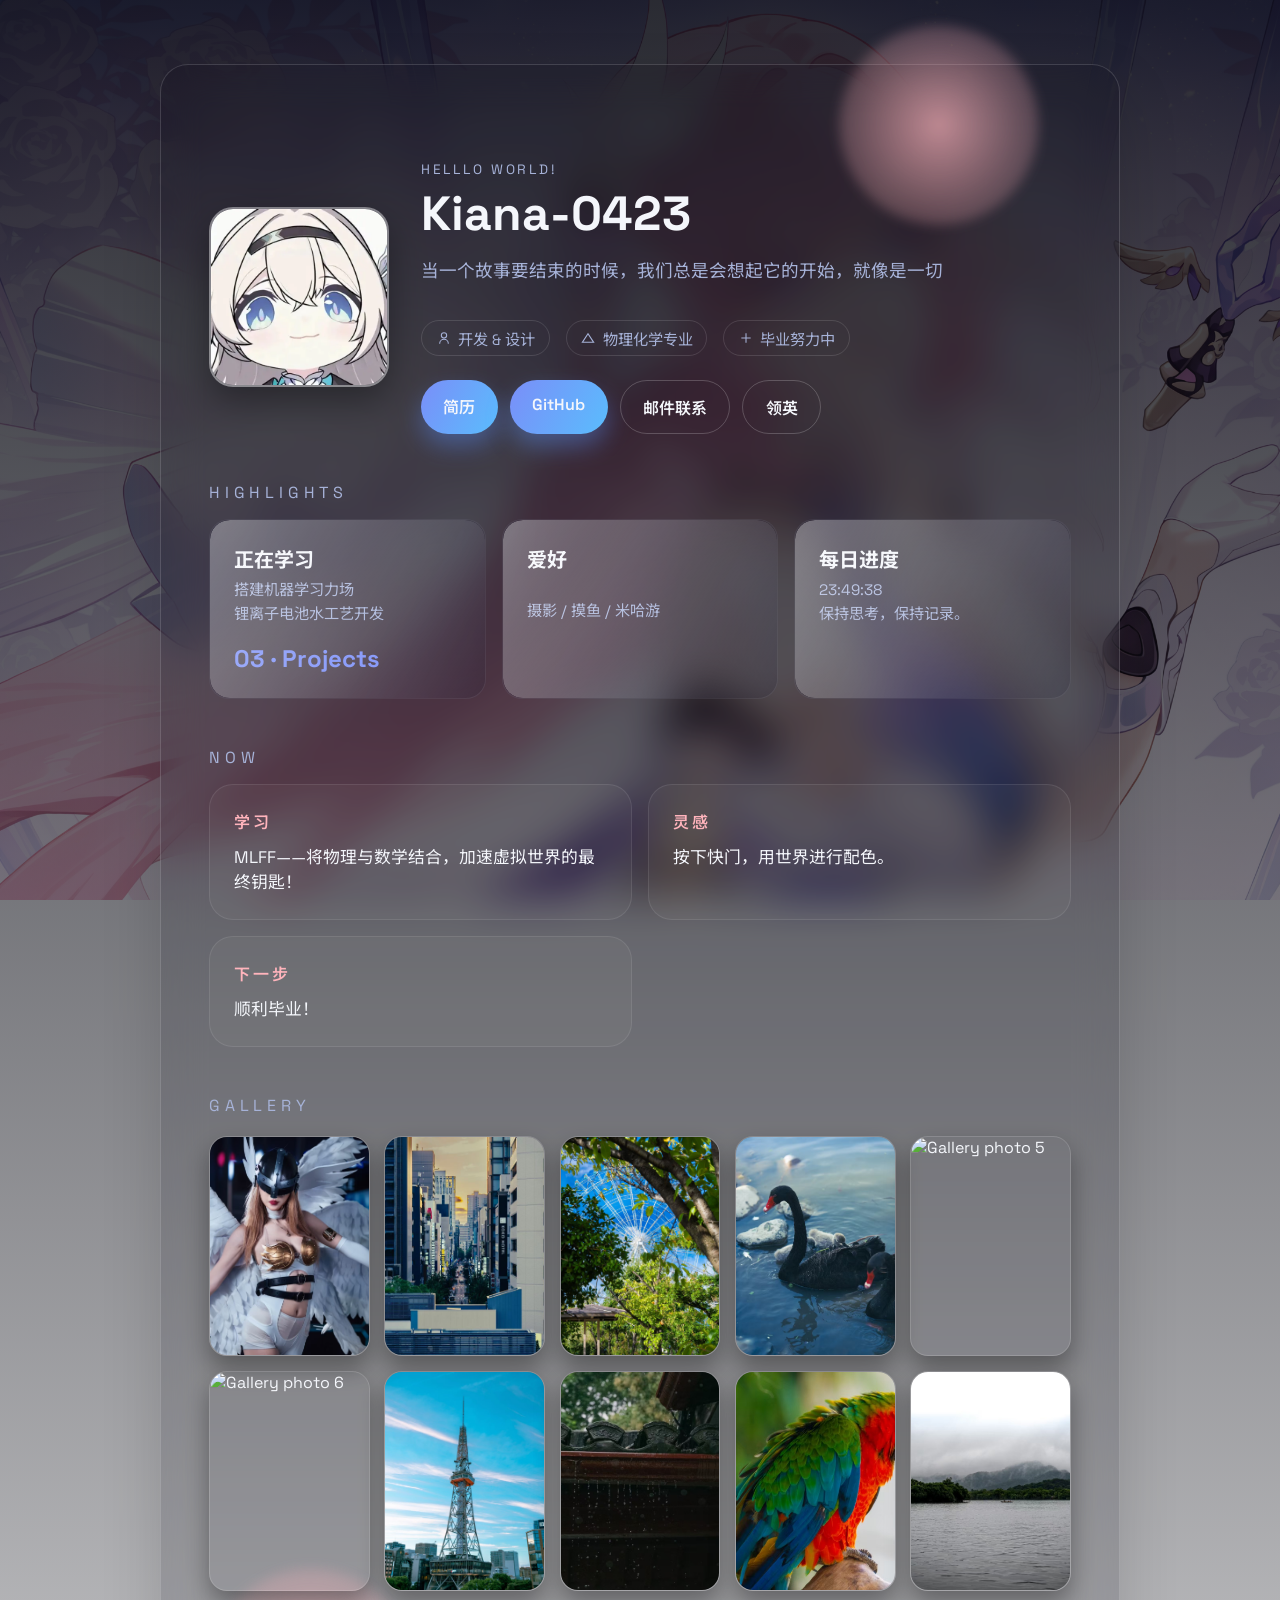
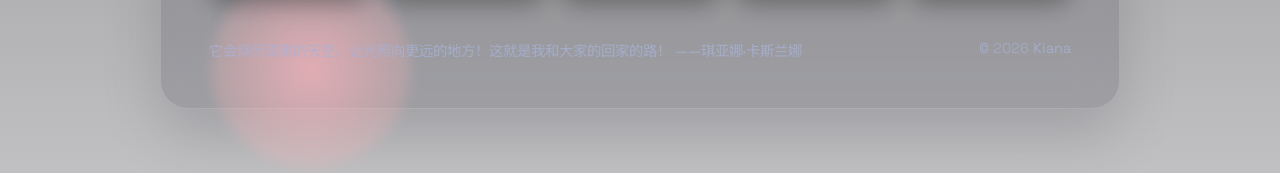
==== index.html @ e4ab4bb6 "change" ====
<!DOCTYPE html>
<html lang="zh-CN">
  <head>
    <meta charset="UTF-8" />
    <meta name="viewport" content="width=device-width, initial-scale=1.0" />
    <title>Home · Kiana</title>
    <meta
      name="description"
      content="Kiana 的个人主页，记录折腾、创作与灵感。"
    />
    <link rel="preconnect" href="https://fonts.googleapis.com" />
    <link rel="preconnect" href="https://fonts.gstatic.com" crossorigin />
    <link
      href="https://fonts.googleapis.com/css2?family=Space+Grotesk:wght@400;500;600&family=Noto+Sans+SC:wght@400;500;700&display=swap"
      rel="stylesheet"
    />
    <style>
      :root {
        color-scheme: light dark;
        --bg: #05060f;
        --bg-soft: rgba(12, 15, 32, 0.85);
        --card: rgba(20, 25, 55, 0.15);
        --text: #f4f6fb;
        --muted: #a6b2d8;
        --accent: #7a8ef8;
        --accent-strong: #ffb4bc;
        font-family: "Space Grotesk", "Noto Sans SC", system-ui, -apple-system,
          BlinkMacSystemFont, "Segoe UI", sans-serif;
      }

      * {
        box-sizing: border-box;
      }

      body {
        margin: 0;
        min-height: 100vh;
        background: linear-gradient(
            rgba(5, 6, 15, 0.85),
            rgba(5, 6, 15, 0.25)
          ),
          url("data/pic/IMG_1263.PNG") center / cover fixed no-repeat;
        color: var(--text);
        display: flex;
        align-items: center;
        justify-content: center;
        padding: 4rem 1.5rem;
        overflow-x: hidden;
      }

      main {
        width: min(960px, 100%);
        background: rgba(4, 6, 15, 0.15);
        border: 1px solid rgba(255, 255, 255, 0.15);
        border-radius: 28px;
        padding: 3rem;
        position: relative;
        backdrop-filter: blur(20px);
        box-shadow: 0 25px 60px rgba(2, 5, 12, 0.15);
      }

      .orb {
        position: absolute;
        width: 200px;
        height: 200px;
        border-radius: 50%;
        background: radial-gradient(circle, var(--accent-strong), transparent);
        filter: blur(6px);
        opacity: 0.7;
        animation: float 12s ease-in-out infinite;
        z-index: -1;
      }
      .orb-one {
        top: -40px;
        right: 80px;
      }
      .orb-two {
        bottom: -60px;
        left: 50px;
        animation-delay: -4s;
      }

      @keyframes float {
        0%,
        100% {
          transform: translateY(0);
        }
        50% {
          transform: translateY(-18px);
        }
      }

      .hero {
        display: flex;
        gap: 2rem;
        align-items: center;
      }

      .avatar {
        width: 180px;
        height: 180px;
        border-radius: 24px;
        overflow: hidden;
        border: 2px solid rgba(255, 255, 255, 0.4);
        box-shadow: 0 15px 35px rgba(0, 0, 0, 0.35);
        flex-shrink: 0;
      }
      .avatar img {
        width: 100%;
        height: 100%;
        object-fit: cover;
      }

      .hello {
        letter-spacing: 0.2em;
        text-transform: uppercase;
        color: var(--muted);
        font-size: 0.85rem;
        margin: 0 0 0.5rem;
      }

      h1 {
        margin: 0;
        font-size: clamp(2.5rem, 5vw, 3rem);
        line-height: 1.15;
      }

      .tagline {
        font-size: 1.1rem;
        color: var(--muted);
        margin: 1rem 0 1.5rem;
        min-height: 2.4rem;
      }

      .meta-list {
        margin: 0;
        padding: 0;
        list-style: none;
        display: flex;
        flex-wrap: wrap;
        gap: 1rem;
        font-size: 0.95rem;
        color: var(--muted);
      }

      .meta-list li {
        padding: 0.4rem 0.85rem;
        border-radius: 999px;
        border: 1px solid rgba(255, 255, 255, 0.12);
        display: flex;
        gap: 0.4rem;
        align-items: center;
      }

      .meta-list svg {
        width: 16px;
        height: 16px;
        stroke: var(--accent);
      }

      .actions {
        margin-top: 1.5rem;
        display: flex;
        flex-wrap: wrap;
        gap: 0.75rem;
      }

      .actions a {
        padding: 0.85rem 1.4rem;
        border-radius: 999px;
        text-decoration: none;
        font-weight: 600;
        transition: transform 0.2s ease, background 0.2s ease;
        border: 1px solid rgba(255, 255, 255, 0.2);
        color: var(--text);
      }

      .actions a.primary {
        background: linear-gradient(120deg, var(--accent), #5abdfd);
        border: none;
        box-shadow: 0 12px 25px rgba(92, 148, 255, 0.4);
      }

      .actions a:hover {
        transform: translateY(-2px);
      }

      section {
        margin-top: 3rem;
      }

      .section-title {
        font-size: 1rem;
        letter-spacing: 0.3em;
        text-transform: uppercase;
        color: var(--muted);
        margin-bottom: 1rem;
      }

      .cards {
        display: grid;
        grid-template-columns: repeat(auto-fit, minmax(220px, 1fr));
        gap: 1rem;
      }
      .gallery-grid {
        display: grid;
        grid-template-columns: repeat(auto-fit, minmax(160px, 1fr));
        gap: 0.9rem;
        margin-top: 1.25rem;
      }
      .gallery-grid img {
        width: 100%;
        height: 220px;
        object-fit: cover;
        border-radius: 18px;
        border: 1px solid rgba(255, 255, 255, 0.15);
        box-shadow: 0 12px 25px rgba(0, 0, 0, 0.35);
        transition: transform 0.3s ease, box-shadow 0.3s ease;
      }
      .gallery-grid img:hover {
        transform: translateY(-4px);
        box-shadow: 0 18px 30px rgba(0, 0, 0, 0.45);
      }
      .gallery-modal {
        position: fixed;
        inset: 0;
        background: rgba(5, 6, 15, 0.9);
        display: flex;
        align-items: center;
        justify-content: center;
        padding: 2rem;
        opacity: 0;
        pointer-events: none;
        transition: opacity 0.25s ease;
        z-index: 1000;
      }
      .gallery-modal.open {
        opacity: 1;
        pointer-events: auto;
      }
      .gallery-modal img {
        max-width: min(90vw, 1080px);
        max-height: 90vh;
        width: auto;
        height: auto;
        border-radius: 20px;
        border: 1px solid rgba(255, 255, 255, 0.2);
        box-shadow: 0 25px 60px rgba(0, 0, 0, 0.65);
      }
      .gallery-modal button {
        position: absolute;
        top: 1.5rem;
        right: 1.5rem;
        background: rgba(0, 0, 0, 0.45);
        color: #fff;
        border: 1px solid rgba(255, 255, 255, 0.15);
        border-radius: 999px;
        padding: 0.35rem 0.95rem;
        font-size: 0.9rem;
        cursor: pointer;
      }

      .card {
        background: var(--card);
        border-radius: 20px;
        padding: 1.5rem;
        border: 1px solid rgba(255, 255, 255, 0.08);
        min-height: 160px;
        position: relative;
        overflow: hidden;
      }

      .card::after {
        content: "";
        position: absolute;
        inset: 0;
        border-radius: inherit;
        border: 1px solid transparent;
        background: linear-gradient(
            120deg,
            rgba(255, 255, 255, 0.35),
            transparent
          )
          border-box;
        mask: linear-gradient(#0000, #0000), linear-gradient(#000, #000);
        mask-composite: exclude;
        pointer-events: none;
      }

      .card h3 {
        margin-top: 0;
        margin-bottom: 0.35rem;
        font-size: 1.25rem;
      }

      .card p {
        margin: 0;
        color: var(--muted);
        line-height: 1.6;
        font-size: 0.95rem;
      }

      .card strong {
        display: inline-block;
        margin-top: 1rem;
        color: var(--accent);
        font-size: 1.5rem;
      }

      .ticker {
        display: grid;
        grid-template-columns: repeat(auto-fit, minmax(280px, 1fr));
        gap: 1rem;
      }

      .ticker-card {
        border-radius: 24px;
        padding: 1.5rem;
        border: 1px solid rgba(255, 255, 255, 0.09);
        background: rgba(255, 255, 255, 0.03);
      }

      .ticker-card h4 {
        margin: 0 0 0.75rem;
        color: var(--accent-strong);
        letter-spacing: 0.2em;
        font-weight: 600;
      }

      .ticker-card p {
        margin: 0;
        color: var(--text);
        font-size: 1.05rem;
        line-height: 1.5;
      }

      .visitor-counter {
        margin-top: 2.5rem;
        padding: 1.25rem 1.5rem;
        border-radius: 20px;
        border: 1px solid rgba(255, 255, 255, 0.12);
        background: rgba(255, 255, 255, 0.04);
        display: inline-flex;
        align-items: baseline;
        gap: 0.6rem;
        font-size: 0.95rem;
        color: var(--muted);
        letter-spacing: 0.1em;
      }

      .visitor-counter strong {
        font-size: 1.6rem;
        letter-spacing: 0.05em;
        color: var(--text);
      }

      footer {
        margin-top: 3rem;
        display: flex;
        flex-wrap: wrap;
        gap: 1rem;
        justify-content: space-between;
        color: var(--muted);
        font-size: 0.9rem;
      }

      footer span {
        opacity: 0.75;
      }

      @media (max-width: 768px) {
        main {
          padding: 2.25rem;
        }
        .hero {
          flex-direction: column;
          text-align: center;
        }
        .meta-list {
          justify-content: center;
        }
        .actions {
          justify-content: center;
        }
        .avatar {
          width: 160px;
          height: 160px;
        }
      }
    </style>
  </head>
  <body>
    <main>
      <span class="orb orb-one"></span>
      <span class="orb orb-two"></span>
      <section class="hero">
        <div class="avatar">
          <img src="data/pic/icon.png" alt="Kiana" />
        </div>
        <div>
          <p class="hello">Helllo World!</p>
          <h1>Kiana-0423</h1>
          <p class="tagline" id="typewriter" data-text="当一个故事要结束的时候，我们总是会想起它的开始，就像是一切回到了从前。">
            当一个故事要结束的时候，我们总是会想起它的开始，就像是一切回到了从前。
          </p>
          <ul class="meta-list">
            <li>
              <svg viewBox="0 0 24 24" fill="none" stroke-width="1.6">
                <path
                  stroke="currentColor"
                  d="M12 12a4 4 0 1 0 0-8 4 4 0 0 0 0 8ZM5.5 20.5a6.5 6.5 0 0 1 13 0"
                />
              </svg>
              开发 & 设计
            </li>
            <li>
              <svg viewBox="0 0 24 24" fill="none" stroke-width="1.6">
                <path
                  stroke="currentColor"
                  d="m3.5 18.5 8.5-13 8.5 13h-17Z"
                />
              </svg>
              物理化学专业
            </li>
            <li>
              <svg viewBox="0 0 24 24" fill="none" stroke-width="1.6">
                <path
                  stroke="currentColor"
                  d="M12 5v14M5 12h14"
                />
              </svg>
              毕业努力中
            </li>
          </ul>
          <div class="actions">
            <a class="primary" href="resume.html" target="_blank">简历</a>
            <a class="primary" href="https://github.com/kiana-0423" target="_blank">GitHub</a>
            <a href="mailto:huang1997c@gmail.com">邮件联系</a>
            <a href="https://www.linkedin.com/in/guozy" >领英</a>
          </div>
        </div>
      </section>

      <section>
        <p class="section-title">Highlights</p>
        <div class="cards">
          <article class="card">
            <h3>正在学习</h3>
            <p>
              搭建机器学习力场<br>
              锂离子电池水工艺开发<br>
            </p>
            <strong>03 · Projects</strong>
          </article>
          <article class="card">
            <h3>爱好</h3>
            <br />
            <p>摄影 / 摸鱼 / 米哈游</p>
            <strong></strong>
          </article>
          <article class="card">
            <h3>每日进度</h3>
            <p>
              <span id="clock">00:00:00</span><br />
              保持思考，保持记录。
            </p>
          </article>
        </div>
      </section>

      <section>
        <p class="section-title">Now</p>
        <div class="ticker">
          <article class="ticker-card">
            <h4>学习</h4>
            <p>
              MLFF——将物理与数学结合，加速虚拟世界的最终钥匙！
            </p>
          </article>
          <article class="ticker-card">
            <h4>灵感</h4>
            <p>
              按下快门，用世界进行配色。
            </p>
          </article>
          <article class="ticker-card">
            <h4>下一步</h4>
            <p>
              顺利毕业！
            </p>
          </article>
        </div>
      </section>

      <section>
        <p class="section-title">Gallery</p>
        <div class="gallery-grid">
          <img src="data/pic/photo/3.JPG" alt="Gallery photo 3" loading="lazy" />
          <img src="data/pic/photo/1.JPG" alt="Gallery photo 1" loading="lazy" />
          <img src="data/pic/photo/2.JPG" alt="Gallery photo 2" loading="lazy" />
          <img src="data/pic/photo/4.JPG" alt="Gallery photo 4" loading="lazy" />
          <img src="data/pic/photo/5.JPG" alt="Gallery photo 5" loading="lazy" />
          <img src="data/pic/photo/6.JPG" alt="Gallery photo 6" loading="lazy" />
          <img src="data/pic/photo/7.JPG" alt="Gallery photo 7" loading="lazy" />
          <img src="data/pic/photo/8.JPG" alt="Gallery photo 8" loading="lazy" />
          <img src="data/pic/photo/9.JPG" alt="Gallery photo 9" loading="lazy" />
          <img src="data/pic/photo/10.JPG" alt="Gallery photo 10" loading="lazy" />
        </div>
      </section>
      <div class="gallery-modal" id="galleryModal" aria-hidden="true">
        <button type="button" id="galleryModalClose">关闭</button>
        <img id="galleryModalImage" src="" alt="" />
      </div>
      <footer>
        <span id="quote">今天也要保持好奇。</span>
        <span>© <span id="year"></span> Kiana</span>
      </footer>
    </main>

    <script>
      const text = document.getElementById("typewriter").dataset.text;
      let idx = 0;
      function type() {
        const el = document.getElementById("typewriter");
        el.textContent = text.slice(0, idx);
        idx = idx === text.length ? 0 : idx + 1;
      }
      setInterval(type, 80);

      const clockEl = document.getElementById("clock");
      function tick() {
        const now = new Date();
        clockEl.textContent = now.toLocaleTimeString("zh-CN", {
          hour12: false,
        });
      }
      tick();
      setInterval(tick, 1000);

      const quotes = [
        "我会把这个不完美的故事，变成我们期望的样子。 ——琪亚娜·卡斯兰娜",
        "世界是不美好，所以美好才是人们心中的渴望。 ——琪亚娜·卡斯兰娜",
        "我们不需要救世主，我们自己来拯救自己。 ——琪亚娜·卡斯兰娜",
        "它会烧尽漆黑的天空，让光照向更远的地方！这就是我和大家的回家的路！ ——琪亚娜·卡斯兰娜",
        "鸟为什么会飞？因为它们必须飞向天际。 ——凯文·卡斯兰娜",
      ];
      document.getElementById("quote").textContent =
        quotes[Math.floor(Math.random() * quotes.length)];

      document.getElementById("year").textContent = new Date().getFullYear();

      const galleryModal = document.getElementById("galleryModal");
      const galleryModalImage = document.getElementById("galleryModalImage");
      const galleryModalClose = document.getElementById("galleryModalClose");
      if (galleryModal && galleryModalImage && galleryModalClose) {
        const toggleGalleryModal = (isOpen) => {
          galleryModal.classList.toggle("open", isOpen);
          galleryModal.setAttribute("aria-hidden", String(!isOpen));
          if (!isOpen) {
            galleryModalImage.removeAttribute("src");
            galleryModalImage.removeAttribute("alt");
          }
        };

        document.querySelectorAll(".gallery-grid img").forEach((img) => {
          img.addEventListener("click", () => {
            galleryModalImage.src = img.src;
            galleryModalImage.alt = img.alt || "Gallery photo";
            toggleGalleryModal(true);
          });
        });

        galleryModalClose.addEventListener("click", () =>
          toggleGalleryModal(false)
        );

        galleryModal.addEventListener("click", (event) => {
          if (event.target === galleryModal) {
            toggleGalleryModal(false);
          }
        });

        document.addEventListener("keydown", (event) => {
          if (event.key === "Escape" && galleryModal.classList.contains("open")) {
            toggleGalleryModal(false);
          }
        });
      }

      const visitorCountEl = document.getElementById("visitorCount");
      if (visitorCountEl && window.fetch) {
        const counterEndpoint =
          "https://api.countapi.xyz/hit/kiana-homepage/visits";
        fetch(counterEndpoint)
          .then((response) => {
            if (!response.ok) {
              throw new Error("Failed to retrieve visitor count");
            }
            return response.json();
          })
          .then((data) => {
            const value = Number(data.value ?? data.count);
            visitorCountEl.textContent = Number.isFinite(value)
              ? value.toLocaleString("zh-CN")
              : "—";
          })
          .catch(() => {
            visitorCountEl.textContent = "—";
          });
      }
    </script>
  </body>
</html>
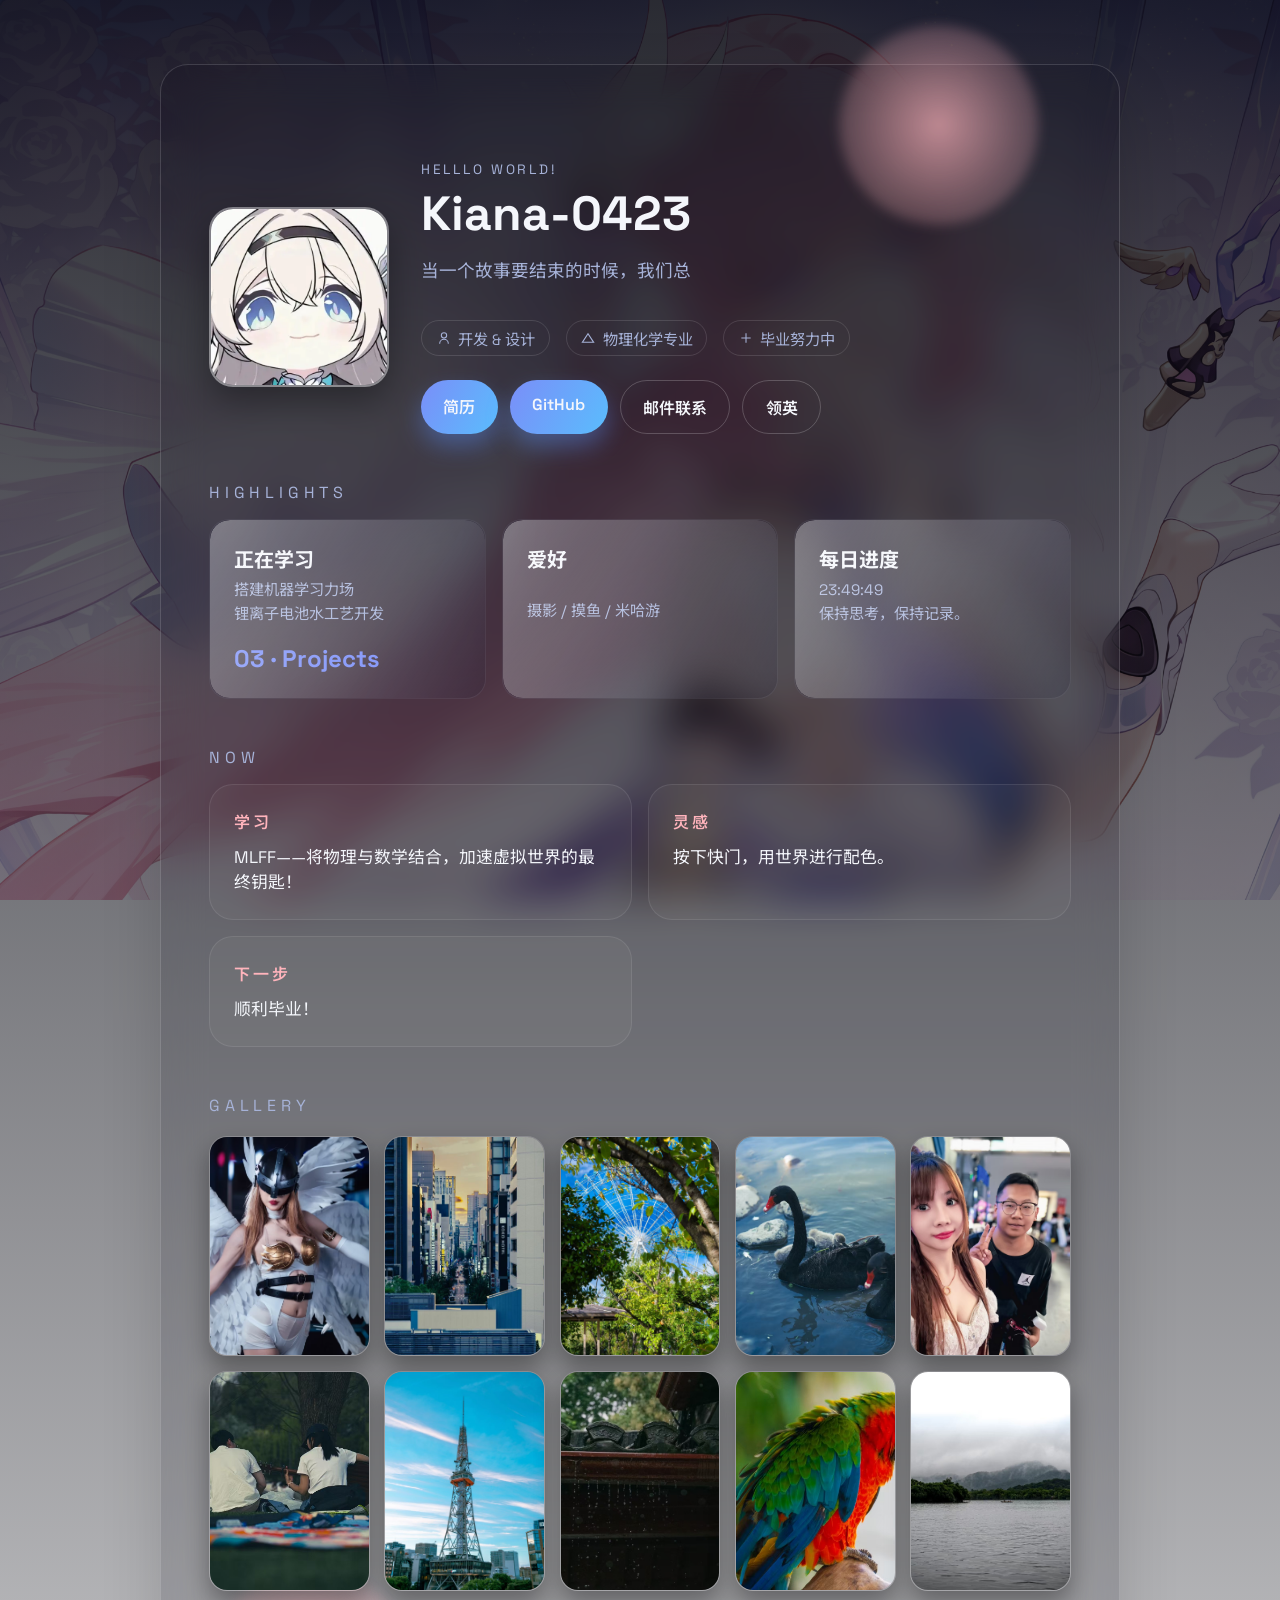
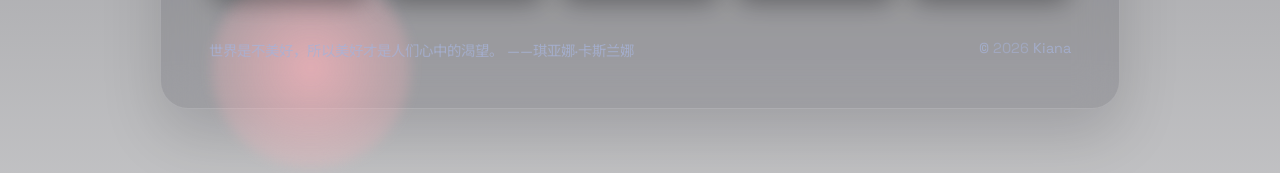
==== commit ab76aa84: "changing the name of the photos" ====
--- a/index.html
+++ b/index.html
@@ -495,16 +495,16 @@
       <section>
         <p class="section-title">Gallery</p>
         <div class="gallery-grid">
-          <img src="data/pic/photo/3.JPG" alt="Gallery photo 3" loading="lazy" />
-          <img src="data/pic/photo/1.JPG" alt="Gallery photo 1" loading="lazy" />
-          <img src="data/pic/photo/2.JPG" alt="Gallery photo 2" loading="lazy" />
-          <img src="data/pic/photo/4.JPG" alt="Gallery photo 4" loading="lazy" />
-          <img src="data/pic/photo/5.JPG" alt="Gallery photo 5" loading="lazy" />
-          <img src="data/pic/photo/6.JPG" alt="Gallery photo 6" loading="lazy" />
-          <img src="data/pic/photo/7.JPG" alt="Gallery photo 7" loading="lazy" />
-          <img src="data/pic/photo/8.JPG" alt="Gallery photo 8" loading="lazy" />
-          <img src="data/pic/photo/9.JPG" alt="Gallery photo 9" loading="lazy" />
-          <img src="data/pic/photo/10.JPG" alt="Gallery photo 10" loading="lazy" />
+          <img src="data/pic/photo/p3.JPG" alt="Gallery photo 3" loading="lazy" />
+          <img src="data/pic/photo/p1.JPG" alt="Gallery photo 1" loading="lazy" />
+          <img src="data/pic/photo/p2.JPG" alt="Gallery photo 2" loading="lazy" />
+          <img src="data/pic/photo/p4.JPG" alt="Gallery photo 4" loading="lazy" />
+          <img src="data/pic/photo/p5.JPG" alt="Gallery photo 5" loading="lazy" />
+          <img src="data/pic/photo/p6.JPG" alt="Gallery photo 6" loading="lazy" />
+          <img src="data/pic/photo/p7.JPG" alt="Gallery photo 7" loading="lazy" />
+          <img src="data/pic/photo/p8.JPG" alt="Gallery photo 8" loading="lazy" />
+          <img src="data/pic/photo/p9.JPG" alt="Gallery photo 9" loading="lazy" />
+          <img src="data/pic/photo/p10.JPG" alt="Gallery photo 10" loading="lazy" />
         </div>
       </section>
       <div class="gallery-modal" id="galleryModal" aria-hidden="true">
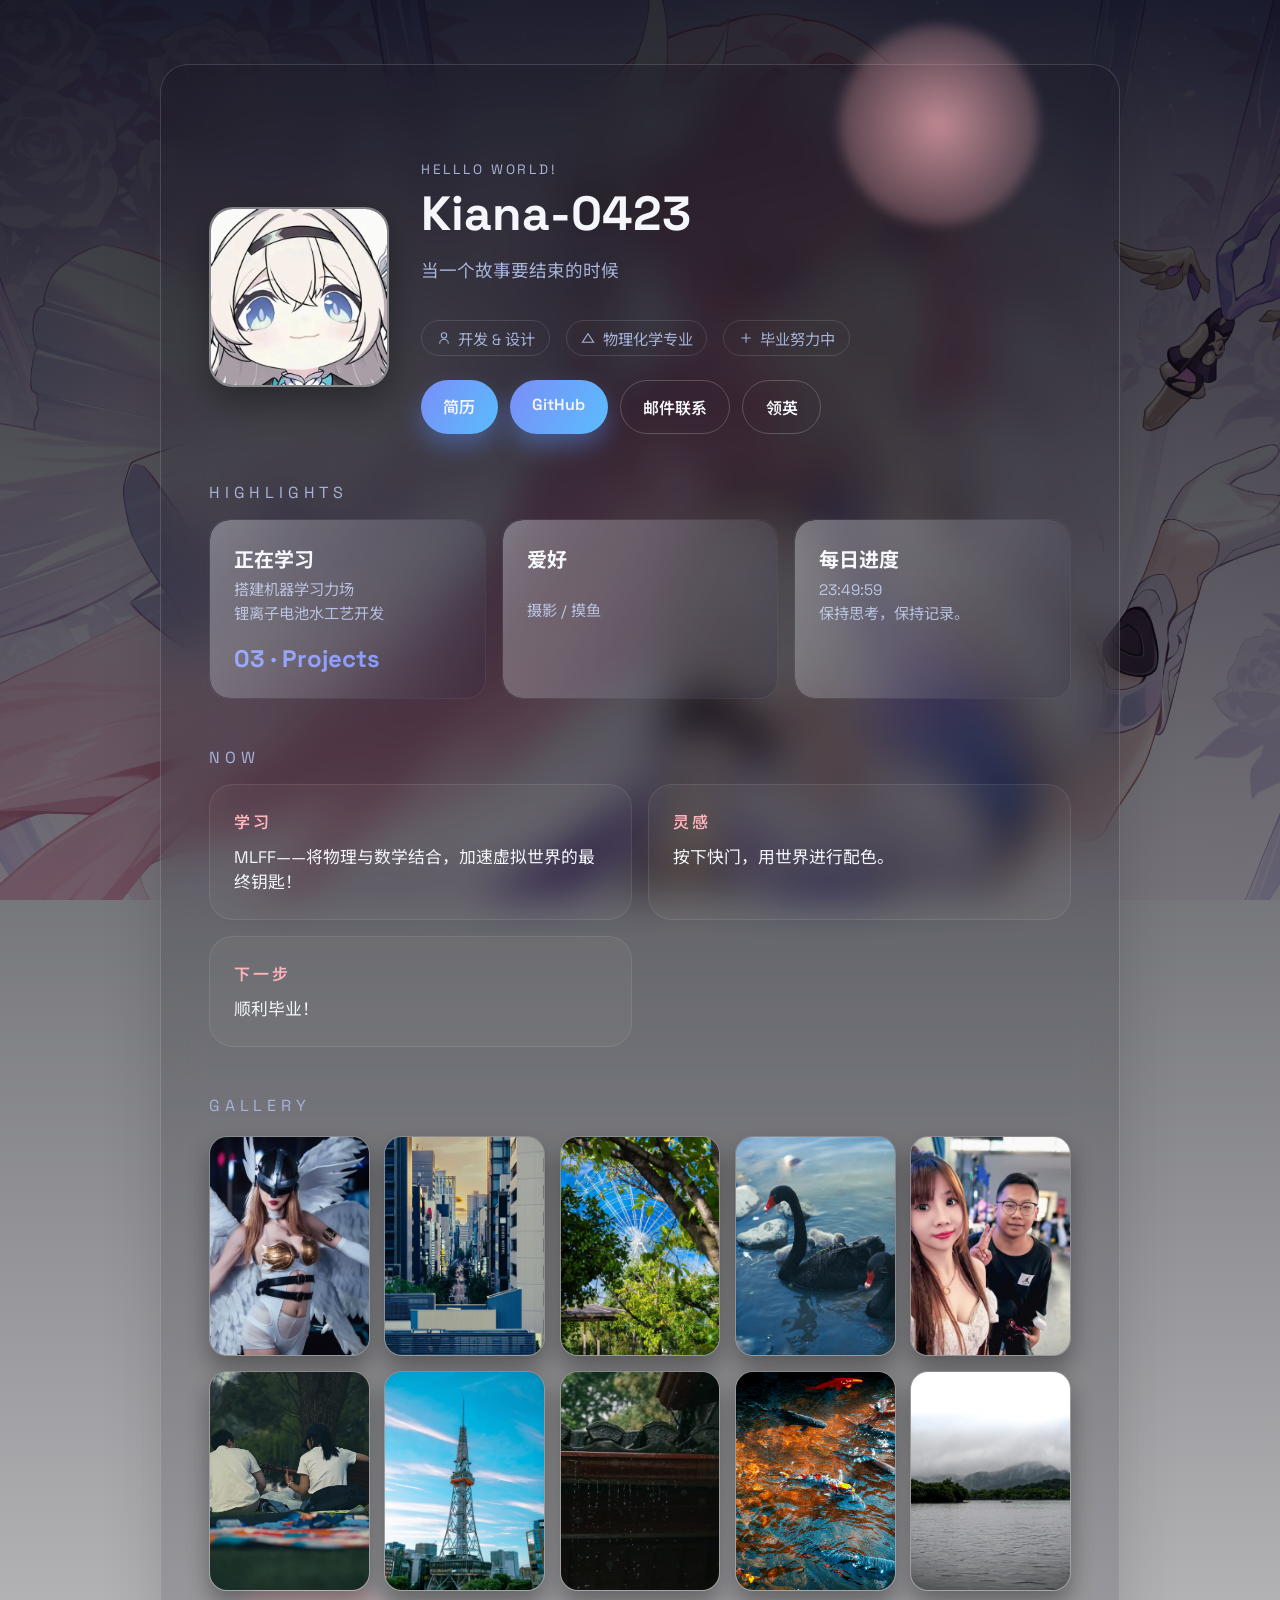
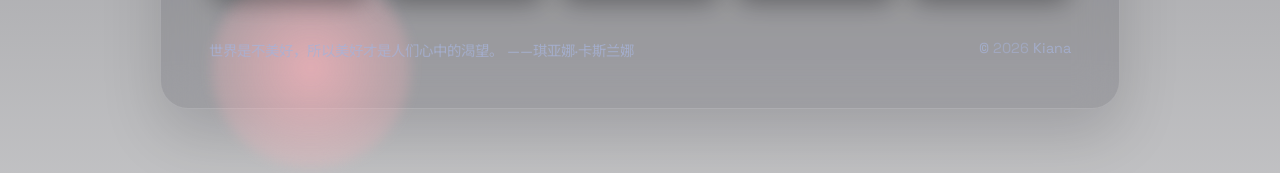
==== commit b27eae8e: "Correction" ====
--- a/index.html
+++ b/index.html
@@ -14,380 +14,7 @@
       href="https://fonts.googleapis.com/css2?family=Space+Grotesk:wght@400;500;600&family=Noto+Sans+SC:wght@400;500;700&display=swap"
       rel="stylesheet"
     />
-    <style>
-      :root {
-        color-scheme: light dark;
-        --bg: #05060f;
-        --bg-soft: rgba(12, 15, 32, 0.85);
-        --card: rgba(20, 25, 55, 0.15);
-        --text: #f4f6fb;
-        --muted: #a6b2d8;
-        --accent: #7a8ef8;
-        --accent-strong: #ffb4bc;
-        font-family: "Space Grotesk", "Noto Sans SC", system-ui, -apple-system,
-          BlinkMacSystemFont, "Segoe UI", sans-serif;
-      }
-
-      * {
-        box-sizing: border-box;
-      }
-
-      body {
-        margin: 0;
-        min-height: 100vh;
-        background: linear-gradient(
-            rgba(5, 6, 15, 0.85),
-            rgba(5, 6, 15, 0.25)
-          ),
-          url("data/pic/IMG_1263.PNG") center / cover fixed no-repeat;
-        color: var(--text);
-        display: flex;
-        align-items: center;
-        justify-content: center;
-        padding: 4rem 1.5rem;
-        overflow-x: hidden;
-      }
-
-      main {
-        width: min(960px, 100%);
-        background: rgba(4, 6, 15, 0.15);
-        border: 1px solid rgba(255, 255, 255, 0.15);
-        border-radius: 28px;
-        padding: 3rem;
-        position: relative;
-        backdrop-filter: blur(20px);
-        box-shadow: 0 25px 60px rgba(2, 5, 12, 0.15);
-      }
-
-      .orb {
-        position: absolute;
-        width: 200px;
-        height: 200px;
-        border-radius: 50%;
-        background: radial-gradient(circle, var(--accent-strong), transparent);
-        filter: blur(6px);
-        opacity: 0.7;
-        animation: float 12s ease-in-out infinite;
-        z-index: -1;
-      }
-      .orb-one {
-        top: -40px;
-        right: 80px;
-      }
-      .orb-two {
-        bottom: -60px;
-        left: 50px;
-        animation-delay: -4s;
-      }
-
-      @keyframes float {
-        0%,
-        100% {
-          transform: translateY(0);
-        }
-        50% {
-          transform: translateY(-18px);
-        }
-      }
-
-      .hero {
-        display: flex;
-        gap: 2rem;
-        align-items: center;
-      }
-
-      .avatar {
-        width: 180px;
-        height: 180px;
-        border-radius: 24px;
-        overflow: hidden;
-        border: 2px solid rgba(255, 255, 255, 0.4);
-        box-shadow: 0 15px 35px rgba(0, 0, 0, 0.35);
-        flex-shrink: 0;
-      }
-      .avatar img {
-        width: 100%;
-        height: 100%;
-        object-fit: cover;
-      }
-
-      .hello {
-        letter-spacing: 0.2em;
-        text-transform: uppercase;
-        color: var(--muted);
-        font-size: 0.85rem;
-        margin: 0 0 0.5rem;
-      }
-
-      h1 {
-        margin: 0;
-        font-size: clamp(2.5rem, 5vw, 3rem);
-        line-height: 1.15;
-      }
-
-      .tagline {
-        font-size: 1.1rem;
-        color: var(--muted);
-        margin: 1rem 0 1.5rem;
-        min-height: 2.4rem;
-      }
-
-      .meta-list {
-        margin: 0;
-        padding: 0;
-        list-style: none;
-        display: flex;
-        flex-wrap: wrap;
-        gap: 1rem;
-        font-size: 0.95rem;
-        color: var(--muted);
-      }
-
-      .meta-list li {
-        padding: 0.4rem 0.85rem;
-        border-radius: 999px;
-        border: 1px solid rgba(255, 255, 255, 0.12);
-        display: flex;
-        gap: 0.4rem;
-        align-items: center;
-      }
-
-      .meta-list svg {
-        width: 16px;
-        height: 16px;
-        stroke: var(--accent);
-      }
-
-      .actions {
-        margin-top: 1.5rem;
-        display: flex;
-        flex-wrap: wrap;
-        gap: 0.75rem;
-      }
-
-      .actions a {
-        padding: 0.85rem 1.4rem;
-        border-radius: 999px;
-        text-decoration: none;
-        font-weight: 600;
-        transition: transform 0.2s ease, background 0.2s ease;
-        border: 1px solid rgba(255, 255, 255, 0.2);
-        color: var(--text);
-      }
-
-      .actions a.primary {
-        background: linear-gradient(120deg, var(--accent), #5abdfd);
-        border: none;
-        box-shadow: 0 12px 25px rgba(92, 148, 255, 0.4);
-      }
-
-      .actions a:hover {
-        transform: translateY(-2px);
-      }
-
-      section {
-        margin-top: 3rem;
-      }
-
-      .section-title {
-        font-size: 1rem;
-        letter-spacing: 0.3em;
-        text-transform: uppercase;
-        color: var(--muted);
-        margin-bottom: 1rem;
-      }
-
-      .cards {
-        display: grid;
-        grid-template-columns: repeat(auto-fit, minmax(220px, 1fr));
-        gap: 1rem;
-      }
-      .gallery-grid {
-        display: grid;
-        grid-template-columns: repeat(auto-fit, minmax(160px, 1fr));
-        gap: 0.9rem;
-        margin-top: 1.25rem;
-      }
-      .gallery-grid img {
-        width: 100%;
-        height: 220px;
-        object-fit: cover;
-        border-radius: 18px;
-        border: 1px solid rgba(255, 255, 255, 0.15);
-        box-shadow: 0 12px 25px rgba(0, 0, 0, 0.35);
-        transition: transform 0.3s ease, box-shadow 0.3s ease;
-      }
-      .gallery-grid img:hover {
-        transform: translateY(-4px);
-        box-shadow: 0 18px 30px rgba(0, 0, 0, 0.45);
-      }
-      .gallery-modal {
-        position: fixed;
-        inset: 0;
-        background: rgba(5, 6, 15, 0.9);
-        display: flex;
-        align-items: center;
-        justify-content: center;
-        padding: 2rem;
-        opacity: 0;
-        pointer-events: none;
-        transition: opacity 0.25s ease;
-        z-index: 1000;
-      }
-      .gallery-modal.open {
-        opacity: 1;
-        pointer-events: auto;
-      }
-      .gallery-modal img {
-        max-width: min(90vw, 1080px);
-        max-height: 90vh;
-        width: auto;
-        height: auto;
-        border-radius: 20px;
-        border: 1px solid rgba(255, 255, 255, 0.2);
-        box-shadow: 0 25px 60px rgba(0, 0, 0, 0.65);
-      }
-      .gallery-modal button {
-        position: absolute;
-        top: 1.5rem;
-        right: 1.5rem;
-        background: rgba(0, 0, 0, 0.45);
-        color: #fff;
-        border: 1px solid rgba(255, 255, 255, 0.15);
-        border-radius: 999px;
-        padding: 0.35rem 0.95rem;
-        font-size: 0.9rem;
-        cursor: pointer;
-      }
-
-      .card {
-        background: var(--card);
-        border-radius: 20px;
-        padding: 1.5rem;
-        border: 1px solid rgba(255, 255, 255, 0.08);
-        min-height: 160px;
-        position: relative;
-        overflow: hidden;
-      }
-
-      .card::after {
-        content: "";
-        position: absolute;
-        inset: 0;
-        border-radius: inherit;
-        border: 1px solid transparent;
-        background: linear-gradient(
-            120deg,
-            rgba(255, 255, 255, 0.35),
-            transparent
-          )
-          border-box;
-        mask: linear-gradient(#0000, #0000), linear-gradient(#000, #000);
-        mask-composite: exclude;
-        pointer-events: none;
-      }
-
-      .card h3 {
-        margin-top: 0;
-        margin-bottom: 0.35rem;
-        font-size: 1.25rem;
-      }
-
-      .card p {
-        margin: 0;
-        color: var(--muted);
-        line-height: 1.6;
-        font-size: 0.95rem;
-      }
-
-      .card strong {
-        display: inline-block;
-        margin-top: 1rem;
-        color: var(--accent);
-        font-size: 1.5rem;
-      }
-
-      .ticker {
-        display: grid;
-        grid-template-columns: repeat(auto-fit, minmax(280px, 1fr));
-        gap: 1rem;
-      }
-
-      .ticker-card {
-        border-radius: 24px;
-        padding: 1.5rem;
-        border: 1px solid rgba(255, 255, 255, 0.09);
-        background: rgba(255, 255, 255, 0.03);
-      }
-
-      .ticker-card h4 {
-        margin: 0 0 0.75rem;
-        color: var(--accent-strong);
-        letter-spacing: 0.2em;
-        font-weight: 600;
-      }
-
-      .ticker-card p {
-        margin: 0;
-        color: var(--text);
-        font-size: 1.05rem;
-        line-height: 1.5;
-      }
-
-      .visitor-counter {
-        margin-top: 2.5rem;
-        padding: 1.25rem 1.5rem;
-        border-radius: 20px;
-        border: 1px solid rgba(255, 255, 255, 0.12);
-        background: rgba(255, 255, 255, 0.04);
-        display: inline-flex;
-        align-items: baseline;
-        gap: 0.6rem;
-        font-size: 0.95rem;
-        color: var(--muted);
-        letter-spacing: 0.1em;
-      }
-
-      .visitor-counter strong {
-        font-size: 1.6rem;
-        letter-spacing: 0.05em;
-        color: var(--text);
-      }
-
-      footer {
-        margin-top: 3rem;
-        display: flex;
-        flex-wrap: wrap;
-        gap: 1rem;
-        justify-content: space-between;
-        color: var(--muted);
-        font-size: 0.9rem;
-      }
-
-      footer span {
-        opacity: 0.75;
-      }
-
-      @media (max-width: 768px) {
-        main {
-          padding: 2.25rem;
-        }
-        .hero {
-          flex-direction: column;
-          text-align: center;
-        }
-        .meta-list {
-          justify-content: center;
-        }
-        .actions {
-          justify-content: center;
-        }
-        .avatar {
-          width: 160px;
-          height: 160px;
-        }
-      }
-    </style>
+    <link rel="stylesheet" href="style.css" />
   </head>
   <body>
     <main>
@@ -455,7 +82,7 @@
           <article class="card">
             <h3>爱好</h3>
             <br />
-            <p>摄影 / 摸鱼 / 米哈游</p>
+            <p>摄影 / 摸鱼 </p>
             <strong></strong>
           </article>
           <article class="card">
--- a/style.css
+++ b/style.css
@@ -0,0 +1,369 @@
+:root {
+  color-scheme: light dark;
+  --bg: #05060f;
+  --bg-soft: rgba(12, 15, 32, 0.85);
+  --card: rgba(20, 25, 55, 0.15);
+  --text: #f4f6fb;
+  --muted: #a6b2d8;
+  --accent: #7a8ef8;
+  --accent-strong: #ffb4bc;
+  font-family: "Space Grotesk", "Noto Sans SC", system-ui, -apple-system,
+    BlinkMacSystemFont, "Segoe UI", sans-serif;
+}
+
+* {
+  box-sizing: border-box;
+}
+
+body {
+  margin: 0;
+  min-height: 100vh;
+  background: linear-gradient(rgba(5, 6, 15, 0.85), rgba(5, 6, 15, 0.25)),
+    url("data/pic/IMG_1263.PNG") center / cover fixed no-repeat;
+  color: var(--text);
+  display: flex;
+  align-items: center;
+  justify-content: center;
+  padding: 4rem 1.5rem;
+  overflow-x: hidden;
+}
+
+main {
+  width: min(960px, 100%);
+  background: rgba(4, 6, 15, 0.15);
+  border: 1px solid rgba(255, 255, 255, 0.15);
+  border-radius: 28px;
+  padding: 3rem;
+  position: relative;
+  backdrop-filter: blur(20px);
+  box-shadow: 0 25px 60px rgba(2, 5, 12, 0.15);
+}
+
+.orb {
+  position: absolute;
+  width: 200px;
+  height: 200px;
+  border-radius: 50%;
+  background: radial-gradient(circle, var(--accent-strong), transparent);
+  filter: blur(6px);
+  opacity: 0.7;
+  animation: float 12s ease-in-out infinite;
+  z-index: -1;
+}
+.orb-one {
+  top: -40px;
+  right: 80px;
+}
+.orb-two {
+  bottom: -60px;
+  left: 50px;
+  animation-delay: -4s;
+}
+
+@keyframes float {
+  0%,
+  100% {
+    transform: translateY(0);
+  }
+  50% {
+    transform: translateY(-18px);
+  }
+}
+
+.hero {
+  display: flex;
+  gap: 2rem;
+  align-items: center;
+}
+
+.avatar {
+  width: 180px;
+  height: 180px;
+  border-radius: 24px;
+  overflow: hidden;
+  border: 2px solid rgba(255, 255, 255, 0.4);
+  box-shadow: 0 15px 35px rgba(0, 0, 0, 0.35);
+  flex-shrink: 0;
+}
+.avatar img {
+  width: 100%;
+  height: 100%;
+  object-fit: cover;
+}
+
+.hello {
+  letter-spacing: 0.2em;
+  text-transform: uppercase;
+  color: var(--muted);
+  font-size: 0.85rem;
+  margin: 0 0 0.5rem;
+}
+
+h1 {
+  margin: 0;
+  font-size: clamp(2.5rem, 5vw, 3rem);
+  line-height: 1.15;
+}
+
+.tagline {
+  font-size: 1.1rem;
+  color: var(--muted);
+  margin: 1rem 0 1.5rem;
+  min-height: 2.4rem;
+}
+
+.meta-list {
+  margin: 0;
+  padding: 0;
+  list-style: none;
+  display: flex;
+  flex-wrap: wrap;
+  gap: 1rem;
+  font-size: 0.95rem;
+  color: var(--muted);
+}
+
+.meta-list li {
+  padding: 0.4rem 0.85rem;
+  border-radius: 999px;
+  border: 1px solid rgba(255, 255, 255, 0.12);
+  display: flex;
+  gap: 0.4rem;
+  align-items: center;
+}
+
+.meta-list svg {
+  width: 16px;
+  height: 16px;
+  stroke: var(--accent);
+}
+
+.actions {
+  margin-top: 1.5rem;
+  display: flex;
+  flex-wrap: wrap;
+  gap: 0.75rem;
+}
+
+.actions a {
+  padding: 0.85rem 1.4rem;
+  border-radius: 999px;
+  text-decoration: none;
+  font-weight: 600;
+  transition: transform 0.2s ease, background 0.2s ease;
+  border: 1px solid rgba(255, 255, 255, 0.2);
+  color: var(--text);
+}
+
+.actions a.primary {
+  background: linear-gradient(120deg, var(--accent), #5abdfd);
+  border: none;
+  box-shadow: 0 12px 25px rgba(92, 148, 255, 0.4);
+}
+
+.actions a:hover {
+  transform: translateY(-2px);
+}
+
+section {
+  margin-top: 3rem;
+}
+
+.section-title {
+  font-size: 1rem;
+  letter-spacing: 0.3em;
+  text-transform: uppercase;
+  color: var(--muted);
+  margin-bottom: 1rem;
+}
+
+.cards {
+  display: grid;
+  grid-template-columns: repeat(auto-fit, minmax(220px, 1fr));
+  gap: 1rem;
+}
+.gallery-grid {
+  display: grid;
+  grid-template-columns: repeat(auto-fit, minmax(160px, 1fr));
+  gap: 0.9rem;
+  margin-top: 1.25rem;
+}
+.gallery-grid img {
+  width: 100%;
+  height: 220px;
+  object-fit: cover;
+  border-radius: 18px;
+  border: 1px solid rgba(255, 255, 255, 0.15);
+  box-shadow: 0 12px 25px rgba(0, 0, 0, 0.35);
+  transition: transform 0.3s ease, box-shadow 0.3s ease;
+}
+.gallery-grid img:hover {
+  transform: translateY(-4px);
+  box-shadow: 0 18px 30px rgba(0, 0, 0, 0.45);
+}
+.gallery-modal {
+  position: fixed;
+  inset: 0;
+  background: rgba(5, 6, 15, 0.9);
+  display: flex;
+  align-items: center;
+  justify-content: center;
+  padding: 2rem;
+  opacity: 0;
+  pointer-events: none;
+  transition: opacity 0.25s ease;
+  z-index: 1000;
+}
+.gallery-modal.open {
+  opacity: 1;
+  pointer-events: auto;
+}
+.gallery-modal img {
+  max-width: min(90vw, 1080px);
+  max-height: 90vh;
+  width: auto;
+  height: auto;
+  border-radius: 20px;
+  border: 1px solid rgba(255, 255, 255, 0.2);
+  box-shadow: 0 25px 60px rgba(0, 0, 0, 0.65);
+}
+.gallery-modal button {
+  position: absolute;
+  top: 1.5rem;
+  right: 1.5rem;
+  background: rgba(0, 0, 0, 0.45);
+  color: #fff;
+  border: 1px solid rgba(255, 255, 255, 0.15);
+  border-radius: 999px;
+  padding: 0.35rem 0.95rem;
+  font-size: 0.9rem;
+  cursor: pointer;
+}
+
+.card {
+  background: var(--card);
+  border-radius: 20px;
+  padding: 1.5rem;
+  border: 1px solid rgba(255, 255, 255, 0.08);
+  min-height: 160px;
+  position: relative;
+  overflow: hidden;
+}
+
+.card::after {
+  content: "";
+  position: absolute;
+  inset: 0;
+  border-radius: inherit;
+  border: 1px solid transparent;
+  background: linear-gradient(
+      120deg,
+      rgba(255, 255, 255, 0.35),
+      transparent
+    )
+    border-box;
+  mask: linear-gradient(#0000, #0000), linear-gradient(#000, #000);
+  mask-composite: exclude;
+  pointer-events: none;
+}
+
+.card h3 {
+  margin-top: 0;
+  margin-bottom: 0.35rem;
+  font-size: 1.25rem;
+}
+
+.card p {
+  margin: 0;
+  color: var(--muted);
+  line-height: 1.6;
+  font-size: 0.95rem;
+}
+
+.card strong {
+  display: inline-block;
+  margin-top: 1rem;
+  color: var(--accent);
+  font-size: 1.5rem;
+}
+
+.ticker {
+  display: grid;
+  grid-template-columns: repeat(auto-fit, minmax(280px, 1fr));
+  gap: 1rem;
+}
+
+.ticker-card {
+  border-radius: 24px;
+  padding: 1.5rem;
+  border: 1px solid rgba(255, 255, 255, 0.09);
+  background: rgba(255, 255, 255, 0.03);
+}
+
+.ticker-card h4 {
+  margin: 0 0 0.75rem;
+  color: var(--accent-strong);
+  letter-spacing: 0.2em;
+  font-weight: 600;
+}
+
+.ticker-card p {
+  margin: 0;
+  color: var(--text);
+  font-size: 1.05rem;
+  line-height: 1.5;
+}
+
+.visitor-counter {
+  margin-top: 2.5rem;
+  padding: 1.25rem 1.5rem;
+  border-radius: 20px;
+  border: 1px solid rgba(255, 255, 255, 0.12);
+  background: rgba(255, 255, 255, 0.04);
+  display: inline-flex;
+  align-items: baseline;
+  gap: 0.6rem;
+  font-size: 0.95rem;
+  color: var(--muted);
+  letter-spacing: 0.1em;
+}
+
+.visitor-counter strong {
+  font-size: 1.6rem;
+  letter-spacing: 0.05em;
+  color: var(--text);
+}
+
+footer {
+  margin-top: 3rem;
+  display: flex;
+  flex-wrap: wrap;
+  gap: 1rem;
+  justify-content: space-between;
+  color: var(--muted);
+  font-size: 0.9rem;
+}
+
+footer span {
+  opacity: 0.75;
+}
+
+@media (max-width: 768px) {
+  main {
+    padding: 2.25rem;
+  }
+  .hero {
+    flex-direction: column;
+    text-align: center;
+  }
+  .meta-list {
+    justify-content: center;
+  }
+  .actions {
+    justify-content: center;
+  }
+  .avatar {
+    width: 160px;
+    height: 160px;
+  }
+}
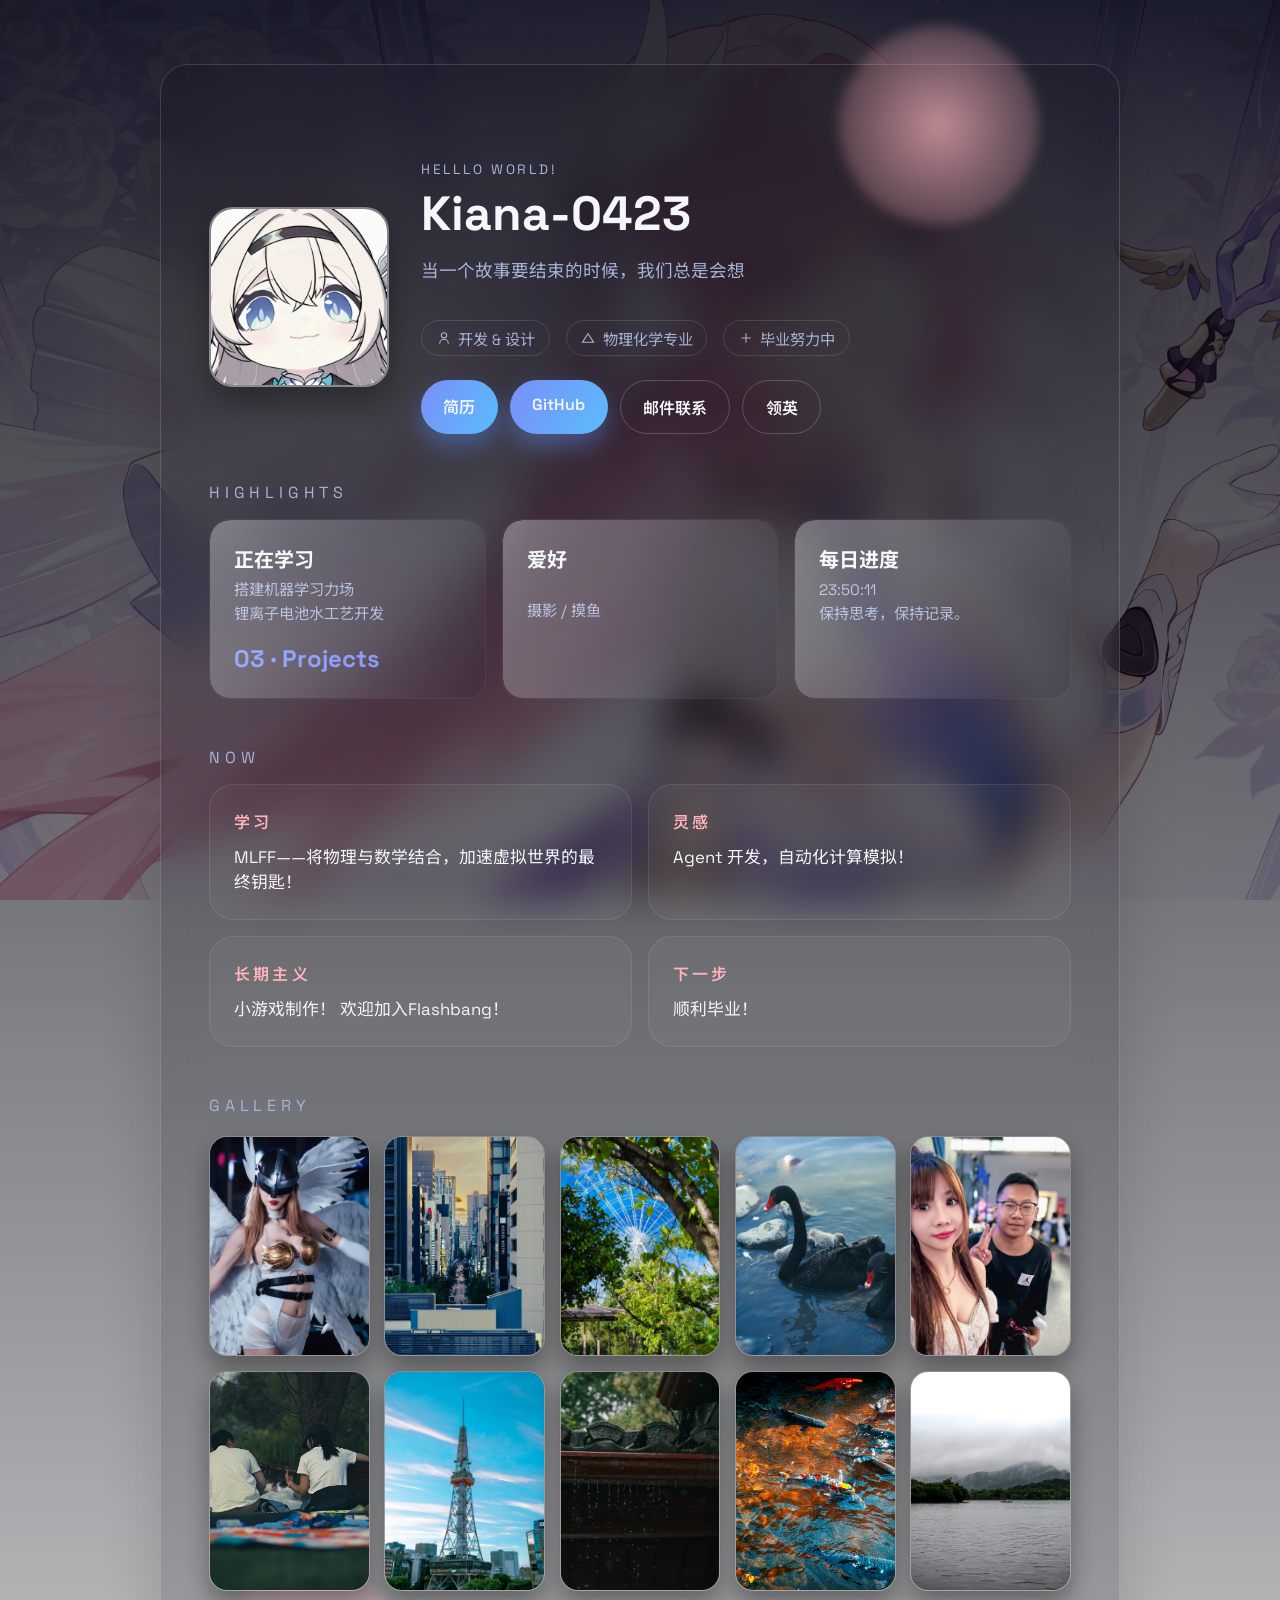
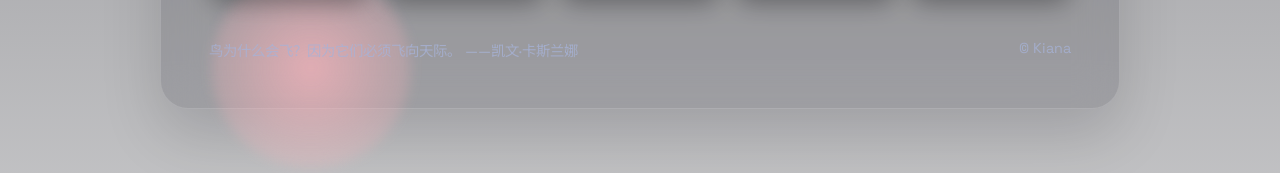
==== commit fb6babe0: "update resume and flashbang" ====
--- a/index.html
+++ b/index.html
@@ -11,10 +11,11 @@
     <link rel="preconnect" href="https://fonts.googleapis.com" />
     <link rel="preconnect" href="https://fonts.gstatic.com" crossorigin />
     <link
-      href="https://fonts.googleapis.com/css2?family=Space+Grotesk:wght@400;500;600&family=Noto+Sans+SC:wght@400;500;700&display=swap"
+      href="https://fonts.googleapis.com/css2?family=Space+Grotesk:wght@400;500;600&amp;family=Noto+Sans+SC:wght@400;500;700&amp;display=swap"
       rel="stylesheet"
     />
-    <link rel="stylesheet" href="style.css" />
+    <link rel="stylesheet" href="styles/shared.css" />
+    <link rel="stylesheet" href="styles/home.css" />
   </head>
   <body>
     <main>
@@ -107,7 +108,14 @@
           <article class="ticker-card">
             <h4>灵感</h4>
             <p>
-              按下快门，用世界进行配色。
+              Agent 开发，自动化计算模拟！
+            </p>
+          </article>
+          <article class="ticker-card">
+            <h4>长期主义</h4>
+            <p>
+              小游戏制作！
+              欢迎加入Flashbang！
             </p>
           </article>
           <article class="ticker-card">
@@ -140,101 +148,10 @@
       </div>
       <footer>
         <span id="quote">今天也要保持好奇。</span>
-        <span>© <span id="year"></span> Kiana</span>
+        <span>© <span data-current-year></span> Kiana</span>
       </footer>
     </main>
-
-    <script>
-      const text = document.getElementById("typewriter").dataset.text;
-      let idx = 0;
-      function type() {
-        const el = document.getElementById("typewriter");
-        el.textContent = text.slice(0, idx);
-        idx = idx === text.length ? 0 : idx + 1;
-      }
-      setInterval(type, 80);
-
-      const clockEl = document.getElementById("clock");
-      function tick() {
-        const now = new Date();
-        clockEl.textContent = now.toLocaleTimeString("zh-CN", {
-          hour12: false,
-        });
-      }
-      tick();
-      setInterval(tick, 1000);
-
-      const quotes = [
-        "我会把这个不完美的故事，变成我们期望的样子。 ——琪亚娜·卡斯兰娜",
-        "世界是不美好，所以美好才是人们心中的渴望。 ——琪亚娜·卡斯兰娜",
-        "我们不需要救世主，我们自己来拯救自己。 ——琪亚娜·卡斯兰娜",
-        "它会烧尽漆黑的天空，让光照向更远的地方！这就是我和大家的回家的路！ ——琪亚娜·卡斯兰娜",
-        "鸟为什么会飞？因为它们必须飞向天际。 ——凯文·卡斯兰娜",
-      ];
-      document.getElementById("quote").textContent =
-        quotes[Math.floor(Math.random() * quotes.length)];
-
-      document.getElementById("year").textContent = new Date().getFullYear();
-
-      const galleryModal = document.getElementById("galleryModal");
-      const galleryModalImage = document.getElementById("galleryModalImage");
-      const galleryModalClose = document.getElementById("galleryModalClose");
-      if (galleryModal && galleryModalImage && galleryModalClose) {
-        const toggleGalleryModal = (isOpen) => {
-          galleryModal.classList.toggle("open", isOpen);
-          galleryModal.setAttribute("aria-hidden", String(!isOpen));
-          if (!isOpen) {
-            galleryModalImage.removeAttribute("src");
-            galleryModalImage.removeAttribute("alt");
-          }
-        };
-
-        document.querySelectorAll(".gallery-grid img").forEach((img) => {
-          img.addEventListener("click", () => {
-            galleryModalImage.src = img.src;
-            galleryModalImage.alt = img.alt || "Gallery photo";
-            toggleGalleryModal(true);
-          });
-        });
-
-        galleryModalClose.addEventListener("click", () =>
-          toggleGalleryModal(false)
-        );
-
-        galleryModal.addEventListener("click", (event) => {
-          if (event.target === galleryModal) {
-            toggleGalleryModal(false);
-          }
-        });
-
-        document.addEventListener("keydown", (event) => {
-          if (event.key === "Escape" && galleryModal.classList.contains("open")) {
-            toggleGalleryModal(false);
-          }
-        });
-      }
-
-      const visitorCountEl = document.getElementById("visitorCount");
-      if (visitorCountEl && window.fetch) {
-        const counterEndpoint =
-          "https://api.countapi.xyz/hit/kiana-homepage/visits";
-        fetch(counterEndpoint)
-          .then((response) => {
-            if (!response.ok) {
-              throw new Error("Failed to retrieve visitor count");
-            }
-            return response.json();
-          })
-          .then((data) => {
-            const value = Number(data.value ?? data.count);
-            visitorCountEl.textContent = Number.isFinite(value)
-              ? value.toLocaleString("zh-CN")
-              : "—";
-          })
-          .catch(() => {
-            visitorCountEl.textContent = "—";
-          });
-      }
-    </script>
+    <script src="scripts/shared.js" defer></script>
+    <script src="scripts/home.js" defer></script>
   </body>
 </html>
--- a/styles/shared.css
+++ b/styles/shared.css
@@ -0,0 +1,39 @@
+*,
+*::before,
+*::after {
+  box-sizing: border-box;
+}
+
+html {
+  -webkit-text-size-adjust: 100%;
+}
+
+body {
+  margin: 0;
+}
+
+img {
+  display: block;
+  max-width: 100%;
+}
+
+button,
+input,
+textarea,
+select {
+  font: inherit;
+}
+
+@media (prefers-reduced-motion: reduce) {
+  html {
+    scroll-behavior: auto !important;
+  }
+
+  *,
+  *::before,
+  *::after {
+    animation-duration: 0.01ms !important;
+    animation-iteration-count: 1 !important;
+    transition-duration: 0.01ms !important;
+  }
+}
--- a/styles/home.css
+++ b/styles/home.css
@@ -0,0 +1,379 @@
+:root {
+  color-scheme: light dark;
+  --bg: #05060f;
+  --bg-soft: rgba(12, 15, 32, 0.85);
+  --card: rgba(20, 25, 55, 0.15);
+  --text: #f4f6fb;
+  --muted: #a6b2d8;
+  --accent: #7a8ef8;
+  --accent-strong: #ffb4bc;
+  font-family: "Space Grotesk", "Noto Sans SC", system-ui, -apple-system,
+    BlinkMacSystemFont, "Segoe UI", sans-serif;
+}
+
+body {
+  min-height: 100vh;
+  background: linear-gradient(rgba(5, 6, 15, 0.85), rgba(5, 6, 15, 0.25)),
+    url("../data/pic/IMG_1263.PNG") center / cover fixed no-repeat;
+  color: var(--text);
+  display: flex;
+  align-items: center;
+  justify-content: center;
+  padding: 4rem 1.5rem;
+  overflow-x: hidden;
+}
+
+main {
+  width: min(960px, 100%);
+  background: rgba(4, 6, 15, 0.15);
+  border: 1px solid rgba(255, 255, 255, 0.15);
+  border-radius: 28px;
+  padding: 3rem;
+  position: relative;
+  backdrop-filter: blur(20px);
+  box-shadow: 0 25px 60px rgba(2, 5, 12, 0.15);
+}
+
+.orb {
+  position: absolute;
+  width: 200px;
+  height: 200px;
+  border-radius: 50%;
+  background: radial-gradient(circle, var(--accent-strong), transparent);
+  filter: blur(6px);
+  opacity: 0.7;
+  animation: float 12s ease-in-out infinite;
+  z-index: -1;
+}
+
+.orb-one {
+  top: -40px;
+  right: 80px;
+}
+
+.orb-two {
+  bottom: -60px;
+  left: 50px;
+  animation-delay: -4s;
+}
+
+@keyframes float {
+  0%,
+  100% {
+    transform: translateY(0);
+  }
+
+  50% {
+    transform: translateY(-18px);
+  }
+}
+
+.hero {
+  display: flex;
+  gap: 2rem;
+  align-items: center;
+}
+
+.avatar {
+  width: 180px;
+  height: 180px;
+  border-radius: 24px;
+  overflow: hidden;
+  border: 2px solid rgba(255, 255, 255, 0.4);
+  box-shadow: 0 15px 35px rgba(0, 0, 0, 0.35);
+  flex-shrink: 0;
+}
+
+.avatar img {
+  width: 100%;
+  height: 100%;
+  object-fit: cover;
+}
+
+.hello {
+  letter-spacing: 0.2em;
+  text-transform: uppercase;
+  color: var(--muted);
+  font-size: 0.85rem;
+  margin: 0 0 0.5rem;
+}
+
+h1 {
+  margin: 0;
+  font-size: clamp(2.5rem, 5vw, 3rem);
+  line-height: 1.15;
+}
+
+.tagline {
+  font-size: 1.1rem;
+  color: var(--muted);
+  margin: 1rem 0 1.5rem;
+  min-height: 2.4rem;
+}
+
+.meta-list {
+  margin: 0;
+  padding: 0;
+  list-style: none;
+  display: flex;
+  flex-wrap: wrap;
+  gap: 1rem;
+  font-size: 0.95rem;
+  color: var(--muted);
+}
+
+.meta-list li {
+  padding: 0.4rem 0.85rem;
+  border-radius: 999px;
+  border: 1px solid rgba(255, 255, 255, 0.12);
+  display: flex;
+  gap: 0.4rem;
+  align-items: center;
+}
+
+.meta-list svg {
+  width: 16px;
+  height: 16px;
+  stroke: var(--accent);
+}
+
+.actions {
+  margin-top: 1.5rem;
+  display: flex;
+  flex-wrap: wrap;
+  gap: 0.75rem;
+}
+
+.actions a {
+  padding: 0.85rem 1.4rem;
+  border-radius: 999px;
+  text-decoration: none;
+  font-weight: 600;
+  transition: transform 0.2s ease, background 0.2s ease;
+  border: 1px solid rgba(255, 255, 255, 0.2);
+  color: var(--text);
+}
+
+.actions a.primary {
+  background: linear-gradient(120deg, var(--accent), #5abdfd);
+  border: none;
+  box-shadow: 0 12px 25px rgba(92, 148, 255, 0.4);
+}
+
+.actions a:hover {
+  transform: translateY(-2px);
+}
+
+section {
+  margin-top: 3rem;
+}
+
+.section-title {
+  font-size: 1rem;
+  letter-spacing: 0.3em;
+  text-transform: uppercase;
+  color: var(--muted);
+  margin-bottom: 1rem;
+}
+
+.cards {
+  display: grid;
+  grid-template-columns: repeat(auto-fit, minmax(220px, 1fr));
+  gap: 1rem;
+}
+
+.gallery-grid {
+  display: grid;
+  grid-template-columns: repeat(auto-fit, minmax(160px, 1fr));
+  gap: 0.9rem;
+  margin-top: 1.25rem;
+}
+
+.gallery-grid img {
+  width: 100%;
+  height: 220px;
+  object-fit: cover;
+  border-radius: 18px;
+  border: 1px solid rgba(255, 255, 255, 0.15);
+  box-shadow: 0 12px 25px rgba(0, 0, 0, 0.35);
+  transition: transform 0.3s ease, box-shadow 0.3s ease;
+}
+
+.gallery-grid img:hover {
+  transform: translateY(-4px);
+  box-shadow: 0 18px 30px rgba(0, 0, 0, 0.45);
+}
+
+.gallery-modal {
+  position: fixed;
+  inset: 0;
+  background: rgba(5, 6, 15, 0.9);
+  display: flex;
+  align-items: center;
+  justify-content: center;
+  padding: 2rem;
+  opacity: 0;
+  pointer-events: none;
+  transition: opacity 0.25s ease;
+  z-index: 1000;
+}
+
+.gallery-modal.open {
+  opacity: 1;
+  pointer-events: auto;
+}
+
+.gallery-modal img {
+  max-width: min(90vw, 1080px);
+  max-height: 90vh;
+  width: auto;
+  height: auto;
+  border-radius: 20px;
+  border: 1px solid rgba(255, 255, 255, 0.2);
+  box-shadow: 0 25px 60px rgba(0, 0, 0, 0.65);
+}
+
+.gallery-modal button {
+  position: absolute;
+  top: 1.5rem;
+  right: 1.5rem;
+  background: rgba(0, 0, 0, 0.45);
+  color: #fff;
+  border: 1px solid rgba(255, 255, 255, 0.15);
+  border-radius: 999px;
+  padding: 0.35rem 0.95rem;
+  font-size: 0.9rem;
+  cursor: pointer;
+}
+
+.card {
+  background: var(--card);
+  border-radius: 20px;
+  padding: 1.5rem;
+  border: 1px solid rgba(255, 255, 255, 0.08);
+  min-height: 160px;
+  position: relative;
+  overflow: hidden;
+}
+
+.card::after {
+  content: "";
+  position: absolute;
+  inset: 0;
+  border-radius: inherit;
+  border: 1px solid transparent;
+  background: linear-gradient(
+      120deg,
+      rgba(255, 255, 255, 0.35),
+      transparent
+    )
+    border-box;
+  mask: linear-gradient(#0000, #0000), linear-gradient(#000, #000);
+  mask-composite: exclude;
+  pointer-events: none;
+}
+
+.card h3 {
+  margin-top: 0;
+  margin-bottom: 0.35rem;
+  font-size: 1.25rem;
+}
+
+.card p {
+  margin: 0;
+  color: var(--muted);
+  line-height: 1.6;
+  font-size: 0.95rem;
+}
+
+.card strong {
+  display: inline-block;
+  margin-top: 1rem;
+  color: var(--accent);
+  font-size: 1.5rem;
+}
+
+.ticker {
+  display: grid;
+  grid-template-columns: repeat(auto-fit, minmax(280px, 1fr));
+  gap: 1rem;
+}
+
+.ticker-card {
+  border-radius: 24px;
+  padding: 1.5rem;
+  border: 1px solid rgba(255, 255, 255, 0.09);
+  background: rgba(255, 255, 255, 0.03);
+}
+
+.ticker-card h4 {
+  margin: 0 0 0.75rem;
+  color: var(--accent-strong);
+  letter-spacing: 0.2em;
+  font-weight: 600;
+}
+
+.ticker-card p {
+  margin: 0;
+  color: var(--text);
+  font-size: 1.05rem;
+  line-height: 1.5;
+}
+
+.visitor-counter {
+  margin-top: 2.5rem;
+  padding: 1.25rem 1.5rem;
+  border-radius: 20px;
+  border: 1px solid rgba(255, 255, 255, 0.12);
+  background: rgba(255, 255, 255, 0.04);
+  display: inline-flex;
+  align-items: baseline;
+  gap: 0.6rem;
+  font-size: 0.95rem;
+  color: var(--muted);
+  letter-spacing: 0.1em;
+}
+
+.visitor-counter strong {
+  font-size: 1.6rem;
+  letter-spacing: 0.05em;
+  color: var(--text);
+}
+
+footer {
+  margin-top: 3rem;
+  display: flex;
+  flex-wrap: wrap;
+  gap: 1rem;
+  justify-content: space-between;
+  color: var(--muted);
+  font-size: 0.9rem;
+}
+
+footer span {
+  opacity: 0.75;
+}
+
+@media (max-width: 768px) {
+  main {
+    padding: 2.25rem;
+  }
+
+  .hero {
+    flex-direction: column;
+    text-align: center;
+  }
+
+  .meta-list {
+    justify-content: center;
+  }
+
+  .actions {
+    justify-content: center;
+  }
+
+  .avatar {
+    width: 160px;
+    height: 160px;
+  }
+}
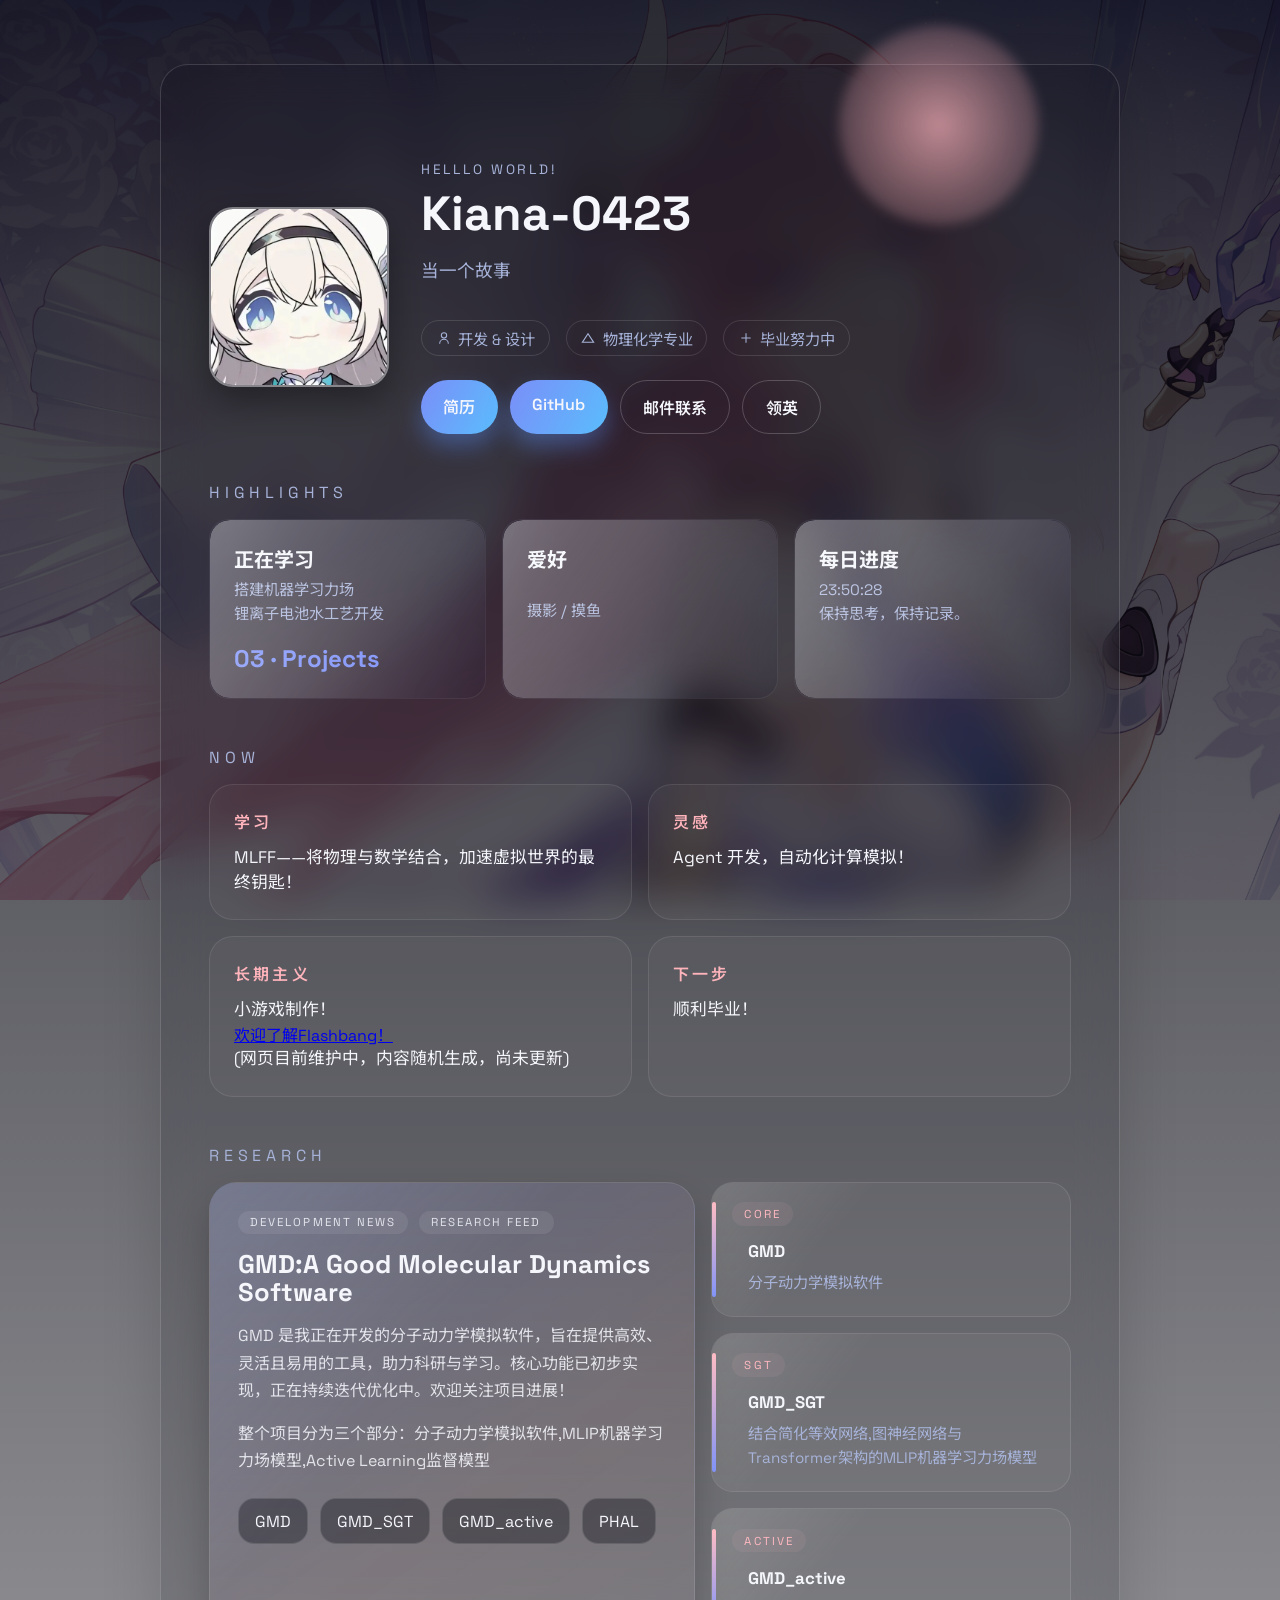
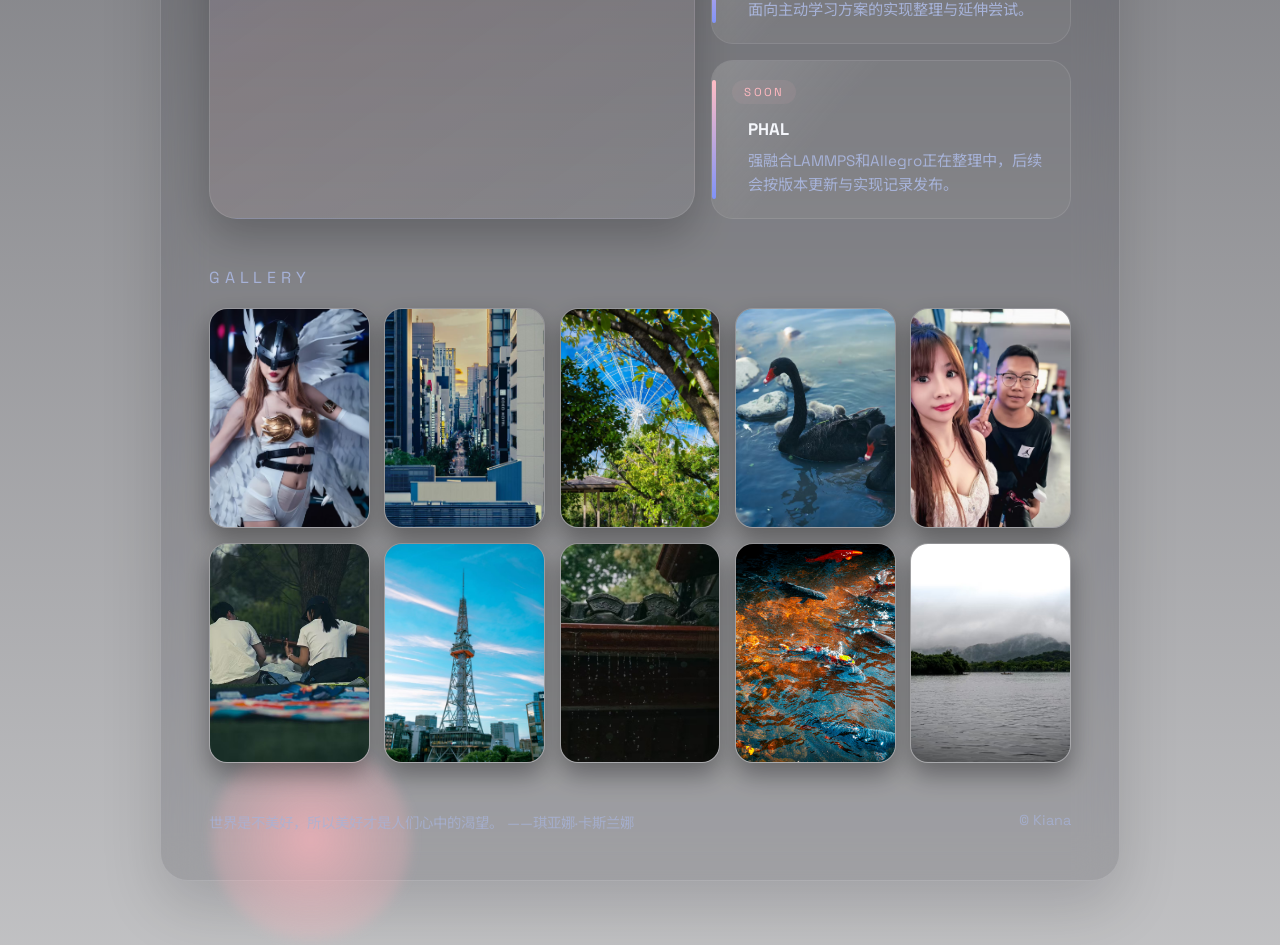
==== commit 2cf86ed1: "update" ====
--- a/index.html
+++ b/index.html
@@ -114,8 +114,9 @@
           <article class="ticker-card">
             <h4>长期主义</h4>
             <p>
-              小游戏制作！
-              欢迎加入Flashbang！
+              <p>小游戏制作！</p>
+              <a href="flashbang.html" >欢迎了解Flashbang！</a>
+              <p>(网页目前维护中，内容随机生成，尚未更新)</p>
             </p>
           </article>
           <article class="ticker-card">
@@ -127,6 +128,51 @@
         </div>
       </section>
 
+
+      <section class="research-news">
+        <p class="section-title">Research</p>
+        <div class="dev-news">
+          <article class="dev-news-feature">
+            <div class="dev-news-meta">
+              <span>Development News</span>
+              <span>Research Feed</span>
+            </div>
+            <h3>GMD:A Good Molecular Dynamics Software</h3>
+            <p>
+              GMD 是我正在开发的分子动力学模拟软件，旨在提供高效、灵活且易用的工具，助力科研与学习。核心功能已初步实现，正在持续迭代优化中。欢迎关注项目进展！
+            </p>
+            <p>整个项目分为三个部分：分子动力学模拟软件,MLIP机器学习力场模型,Active Learning监督模型</p>
+            <div class="dev-news-links">
+              <a href="https://github.com/kiana-0423/GMD.git" target="_blank">GMD</a>
+              <a href="https://github.com/kiana-0423/GMD_SGT.git" target="_blank">GMD_SGT</a>
+              <a href="https://github.com/kiana-0423/GMD_active.git" target="_blank">GMD_active</a>
+              <a href="https://github.com/kiana-0423/lammps_monitor.git" target="_blank">PHAL</a>
+            </div>
+          </article>
+          <div class="dev-news-list">
+            <article class="dev-news-item">
+              <span class="dev-news-tag">Core</span>
+              <h4>GMD</h4>
+              <p>分子动力学模拟软件</p>
+            </article>
+            <article class="dev-news-item">
+              <span class="dev-news-tag">SGT</span>
+              <h4>GMD_SGT</h4>
+              <p>结合简化等效网络,图神经网络与Transformer架构的MLIP机器学习力场模型</p>
+            </article>
+            <article class="dev-news-item">
+              <span class="dev-news-tag">Active</span>
+              <h4>GMD_active</h4>
+              <p>面向主动学习方案的实现整理与延伸尝试。</p>
+            </article>
+            <article class="dev-news-item">
+              <span class="dev-news-tag">Soon</span>
+              <h4>PHAL</h4>
+              <p>强融合LAMMPS和Allegro正在整理中，后续会按版本更新与实现记录发布。</p>
+            </article>
+          </div>
+        </div>
+      </section>
       <section>
         <p class="section-title">Gallery</p>
         <div class="gallery-grid">
--- a/styles/home.css
+++ b/styles/home.css
@@ -320,6 +320,147 @@
   line-height: 1.5;
 }
 
+.dev-news {
+  display: grid;
+  grid-template-columns: minmax(0, 1.15fr) minmax(280px, 0.85fr);
+  gap: 1rem;
+}
+
+.dev-news-feature,
+.dev-news-item {
+  position: relative;
+  overflow: hidden;
+  border: 1px solid rgba(255, 255, 255, 0.1);
+}
+
+.dev-news-feature {
+  padding: 1.75rem;
+  border-radius: 28px;
+  background: linear-gradient(
+    145deg,
+    rgba(122, 142, 248, 0.18),
+    rgba(255, 180, 188, 0.08) 52%,
+    rgba(255, 255, 255, 0.03)
+  );
+  box-shadow: 0 18px 40px rgba(0, 0, 0, 0.22);
+}
+
+.dev-news-feature::after,
+.dev-news-item::after {
+  content: "";
+  position: absolute;
+  inset: 0;
+  pointer-events: none;
+  background: linear-gradient(
+    130deg,
+    rgba(255, 255, 255, 0.12),
+    transparent 35%
+  );
+}
+
+.dev-news-meta {
+  display: flex;
+  flex-wrap: wrap;
+  gap: 0.65rem;
+  margin-bottom: 1rem;
+}
+
+.dev-news-meta span,
+.dev-news-tag {
+  display: inline-flex;
+  align-items: center;
+  border-radius: 999px;
+  padding: 0.3rem 0.75rem;
+  font-size: 0.72rem;
+  letter-spacing: 0.18em;
+  text-transform: uppercase;
+}
+
+.dev-news-meta span {
+  color: rgba(244, 246, 251, 0.85);
+  background: rgba(255, 255, 255, 0.08);
+}
+
+.dev-news-feature h3 {
+  margin: 0;
+  font-size: clamp(1.6rem, 2vw, 2.2rem);
+  line-height: 1.1;
+}
+
+.dev-news-feature p {
+  margin: 1rem 0 0;
+  color: rgba(244, 246, 251, 0.86);
+  line-height: 1.7;
+}
+
+.dev-news-links {
+  display: flex;
+  flex-wrap: wrap;
+  gap: 0.75rem;
+  margin-top: 1.5rem;
+}
+
+.dev-news-links a {
+  display: inline-flex;
+  align-items: center;
+  padding: 0.7rem 1rem;
+  border-radius: 16px;
+  background: rgba(4, 6, 15, 0.35);
+  border: 1px solid rgba(255, 255, 255, 0.12);
+  color: var(--text);
+  text-decoration: none;
+  transition: transform 0.2s ease, border-color 0.2s ease,
+    background 0.2s ease;
+}
+
+.dev-news-links a:hover {
+  transform: translateY(-2px);
+  border-color: rgba(255, 255, 255, 0.25);
+  background: rgba(4, 6, 15, 0.5);
+}
+
+.dev-news-list {
+  display: grid;
+  gap: 1rem;
+}
+
+.dev-news-item {
+  padding: 1.2rem 1.25rem 1.3rem;
+  border-radius: 22px;
+  background: rgba(255, 255, 255, 0.04);
+}
+
+.dev-news-item::before {
+  content: "";
+  position: absolute;
+  top: 1.2rem;
+  left: 0;
+  width: 4px;
+  height: calc(100% - 2.4rem);
+  border-radius: 999px;
+  background: linear-gradient(180deg, var(--accent-strong), var(--accent));
+}
+
+.dev-news-tag {
+  color: var(--accent-strong);
+  background: rgba(255, 180, 188, 0.08);
+}
+
+.dev-news-item h4 {
+  margin: 0.9rem 0 0;
+  padding-left: 1rem;
+  font-size: 1.05rem;
+  color: var(--text);
+}
+
+.dev-news-item p {
+  margin: 0.55rem 0 0;
+  padding-left: 1rem;
+  color: var(--muted);
+  line-height: 1.6;
+  font-size: 0.95rem;
+}
+
 .visitor-counter {
   margin-top: 2.5rem;
   padding: 1.25rem 1.5rem;
@@ -376,4 +517,8 @@
     width: 160px;
     height: 160px;
   }
-}
+
+  .dev-news {
+    grid-template-columns: 1fr;
+  }
+}
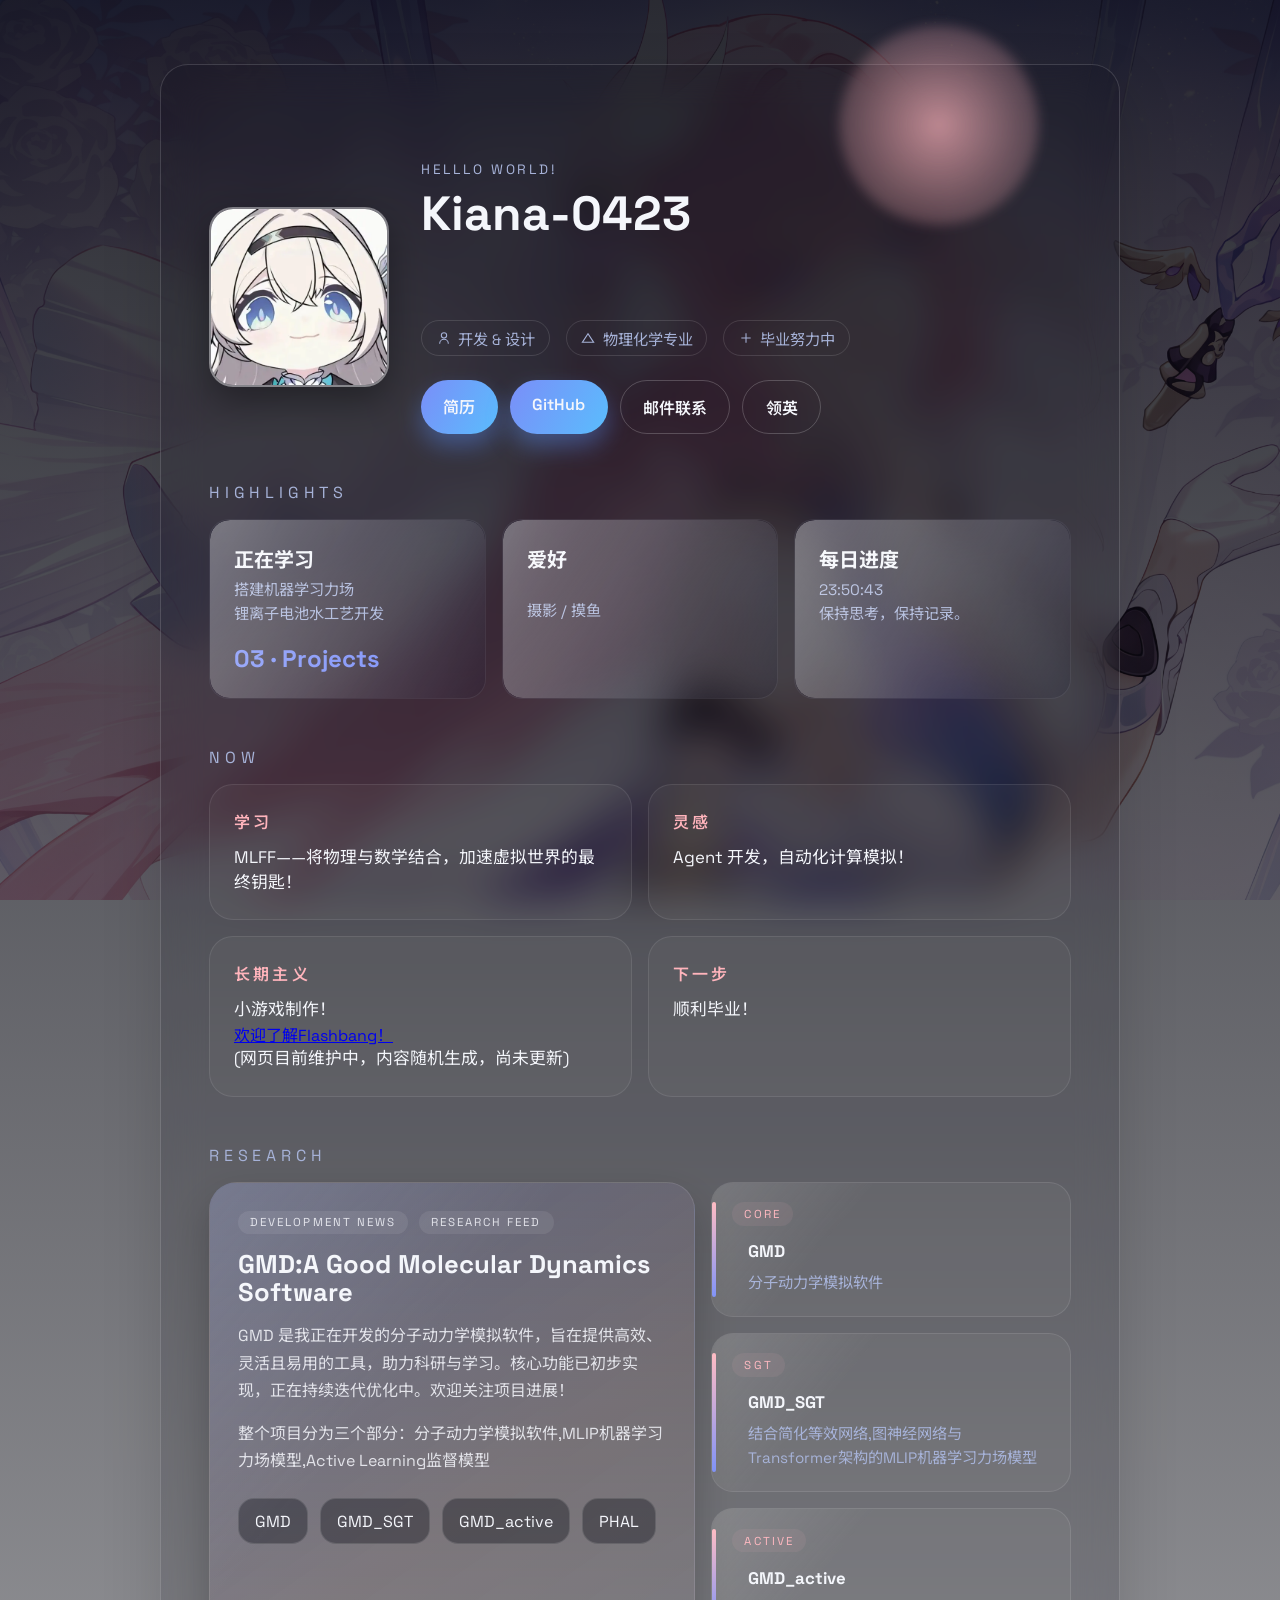
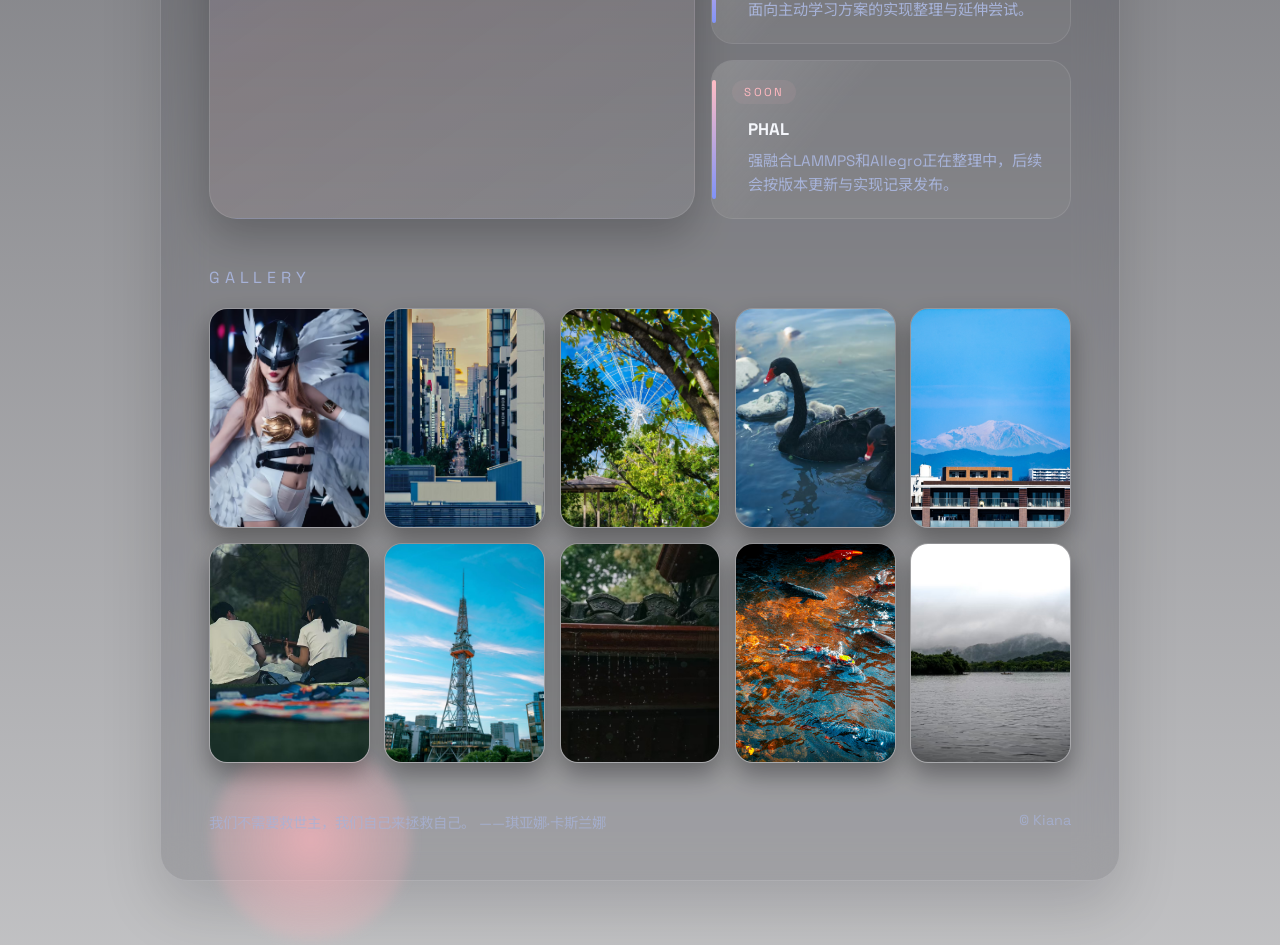
==== commit 4ca0097e: "update" ====
--- a/index.html
+++ b/index.html
@@ -197,6 +197,10 @@
         <span>© <span data-current-year></span> Kiana</span>
       </footer>
     </main>
+    <canvas id="live2d-canvas" aria-label="Live2D character"></canvas>
+    <script src="https://cubism.live2d.com/sdk-web/cubismcore/live2dcubismcore.min.js" defer></script>
+    <script src="https://cdn.jsdelivr.net/npm/pixi.js@6.5.10/dist/browser/pixi.min.js" defer></script>
+    <script src="https://cdn.jsdelivr.net/npm/pixi-live2d-display@0.4.0/dist/cubism4.min.js" defer></script>
     <script src="scripts/shared.js" defer></script>
     <script src="scripts/home.js" defer></script>
   </body>
--- a/styles/home.css
+++ b/styles/home.css
@@ -495,6 +495,17 @@
   opacity: 0.75;
 }
 
+#live2d-canvas {
+  position: fixed;
+  right: 1rem;
+  bottom: 0;
+  width: min(320px, 28vw);
+  height: min(520px, 60vh);
+  background: transparent;
+  z-index: 900;
+  pointer-events: auto;
+}
+
 @media (max-width: 768px) {
   main {
     padding: 2.25rem;
@@ -521,4 +532,10 @@
   .dev-news {
     grid-template-columns: 1fr;
   }
-}
+
+  #live2d-canvas {
+    right: 0.35rem;
+    width: min(220px, 38vw);
+    height: min(360px, 44vh);
+  }
+}
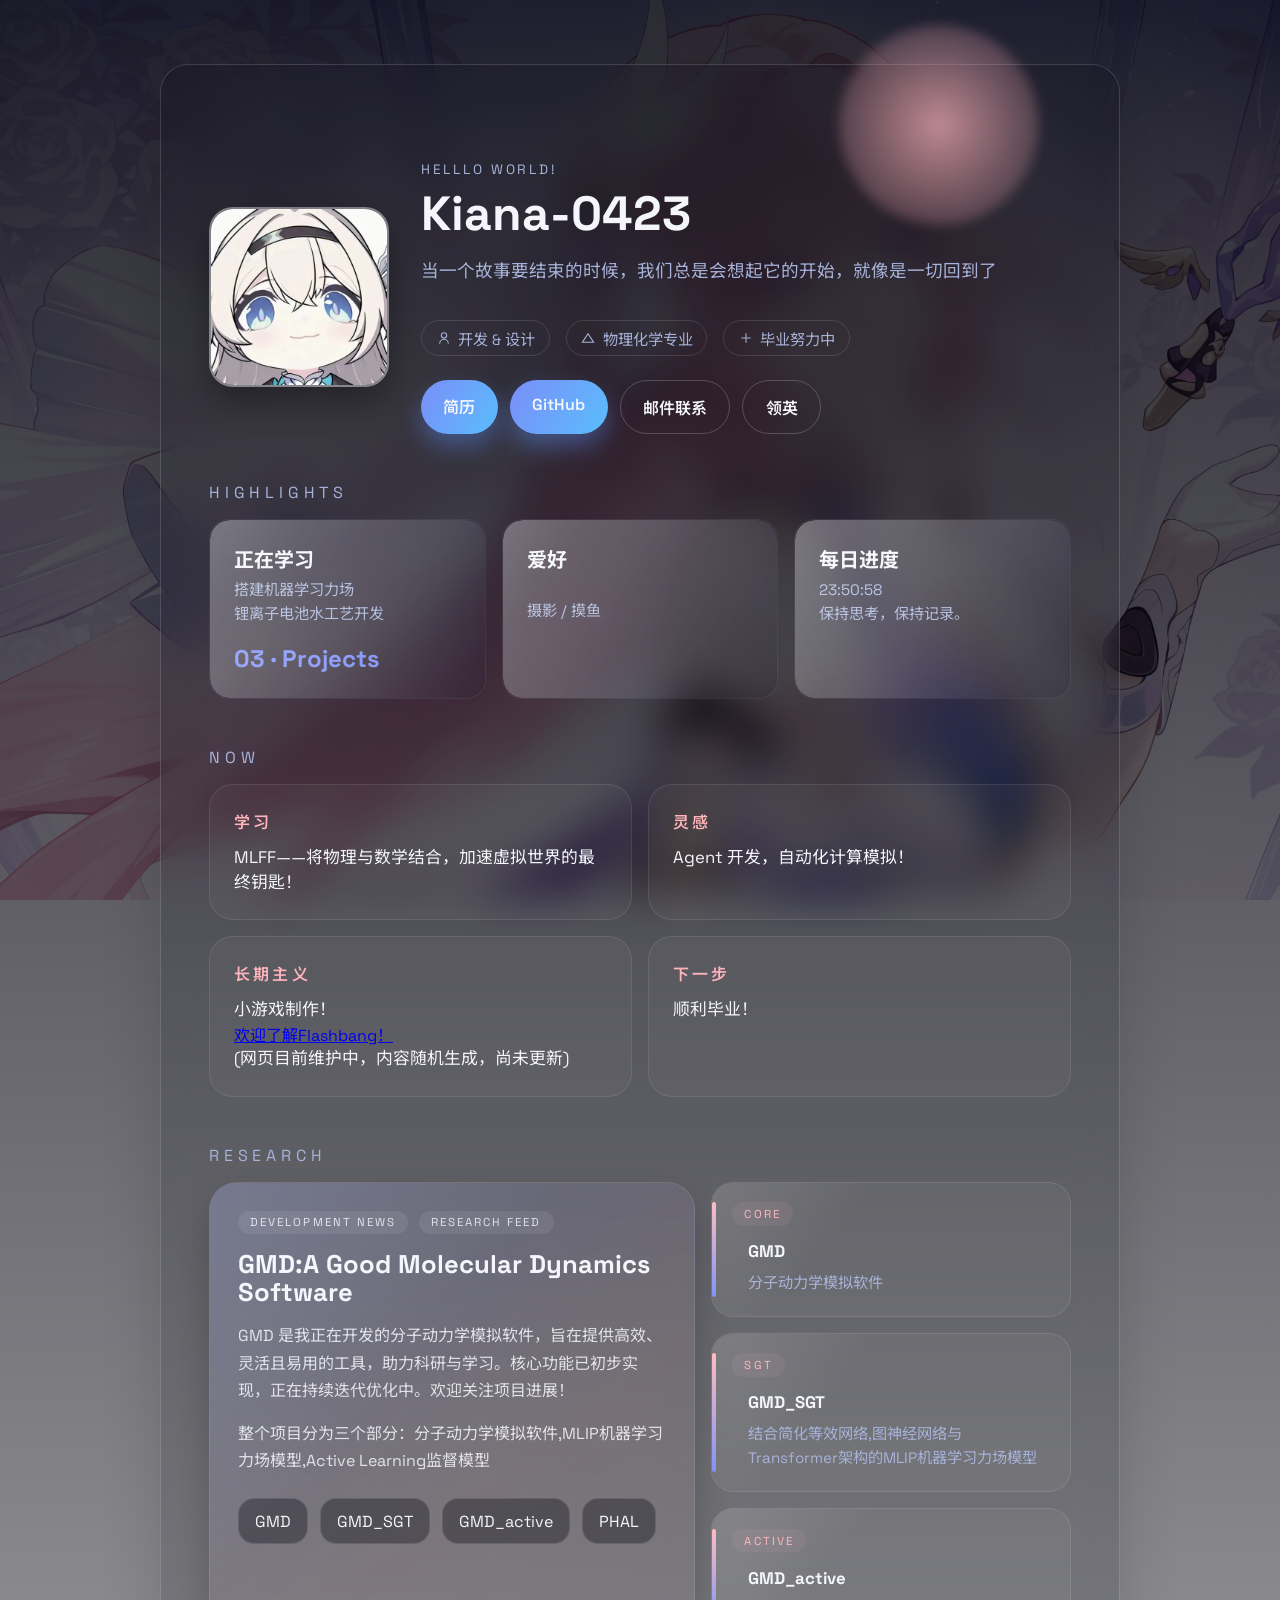
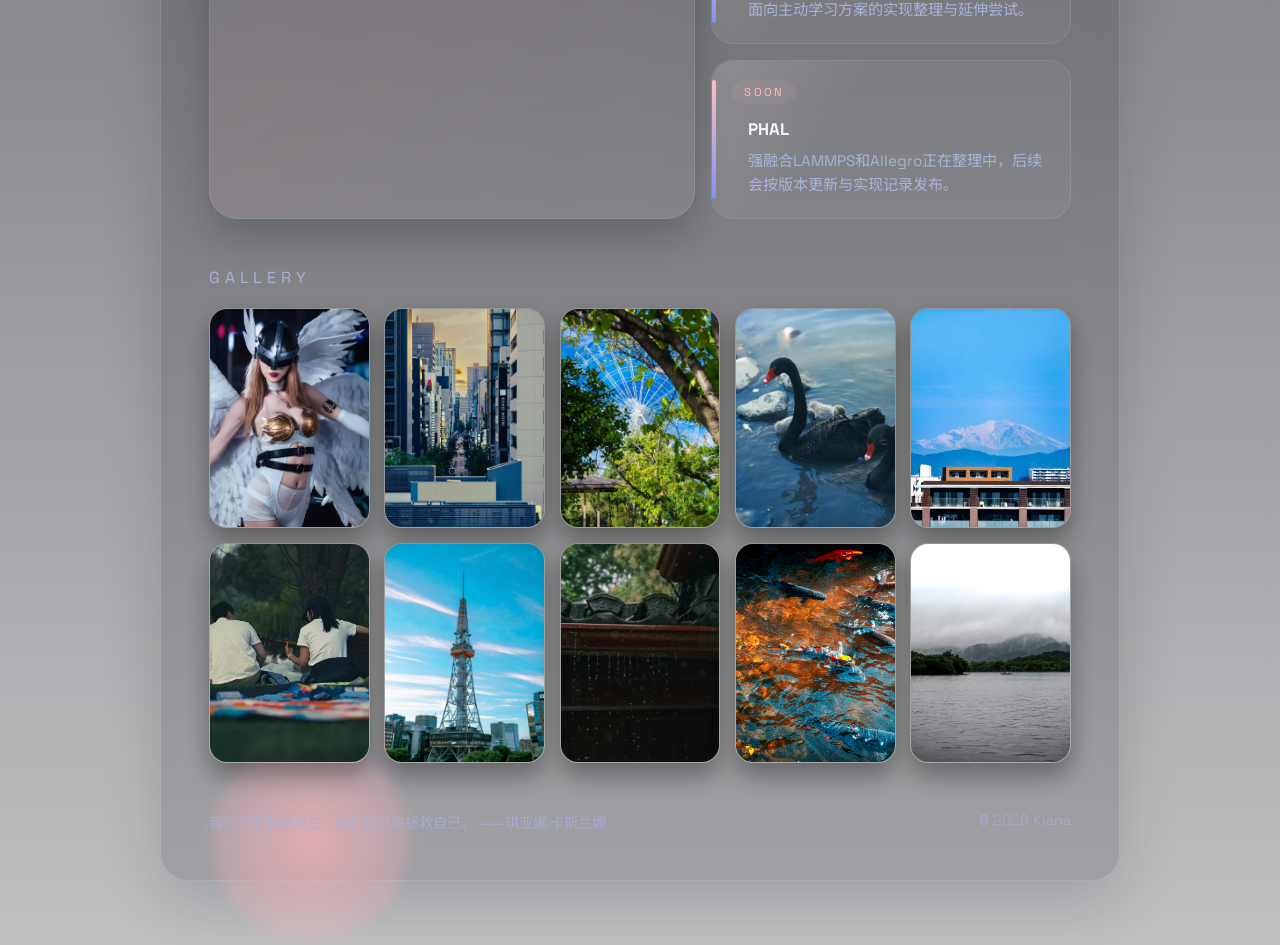
==== commit 8b27ef64: "upload" ====
--- a/index.html
+++ b/index.html
@@ -197,10 +197,6 @@
         <span>© <span data-current-year></span> Kiana</span>
       </footer>
     </main>
-    <canvas id="live2d-canvas" aria-label="Live2D character"></canvas>
-    <script src="https://cubism.live2d.com/sdk-web/cubismcore/live2dcubismcore.min.js" defer></script>
-    <script src="https://cdn.jsdelivr.net/npm/pixi.js@6.5.10/dist/browser/pixi.min.js" defer></script>
-    <script src="https://cdn.jsdelivr.net/npm/pixi-live2d-display@0.4.0/dist/cubism4.min.js" defer></script>
     <script src="scripts/shared.js" defer></script>
     <script src="scripts/home.js" defer></script>
   </body>
--- a/styles/shared.css
+++ b/styles/shared.css
@@ -24,6 +24,26 @@
   font: inherit;
 }
 
+#live2d-canvas {
+  position: fixed;
+  right: 1rem;
+  top: 0.75rem;
+  width: min(420px, 34vw);
+  height: min(680px, 82vh);
+  background: transparent;
+  z-index: 900;
+  pointer-events: auto;
+}
+
+@media (max-width: 768px) {
+  #live2d-canvas {
+    right: 0.35rem;
+    top: 0.35rem;
+    width: min(280px, 52vw);
+    height: min(460px, 58vh);
+  }
+}
+
 @media (prefers-reduced-motion: reduce) {
   html {
     scroll-behavior: auto !important;
--- a/styles/home.css
+++ b/styles/home.css
@@ -495,17 +495,6 @@
   opacity: 0.75;
 }
 
-#live2d-canvas {
-  position: fixed;
-  right: 1rem;
-  bottom: 0;
-  width: min(320px, 28vw);
-  height: min(520px, 60vh);
-  background: transparent;
-  z-index: 900;
-  pointer-events: auto;
-}
-
 @media (max-width: 768px) {
   main {
     padding: 2.25rem;
@@ -533,9 +522,4 @@
     grid-template-columns: 1fr;
   }
 
-  #live2d-canvas {
-    right: 0.35rem;
-    width: min(220px, 38vw);
-    height: min(360px, 44vh);
-  }
-}
+}
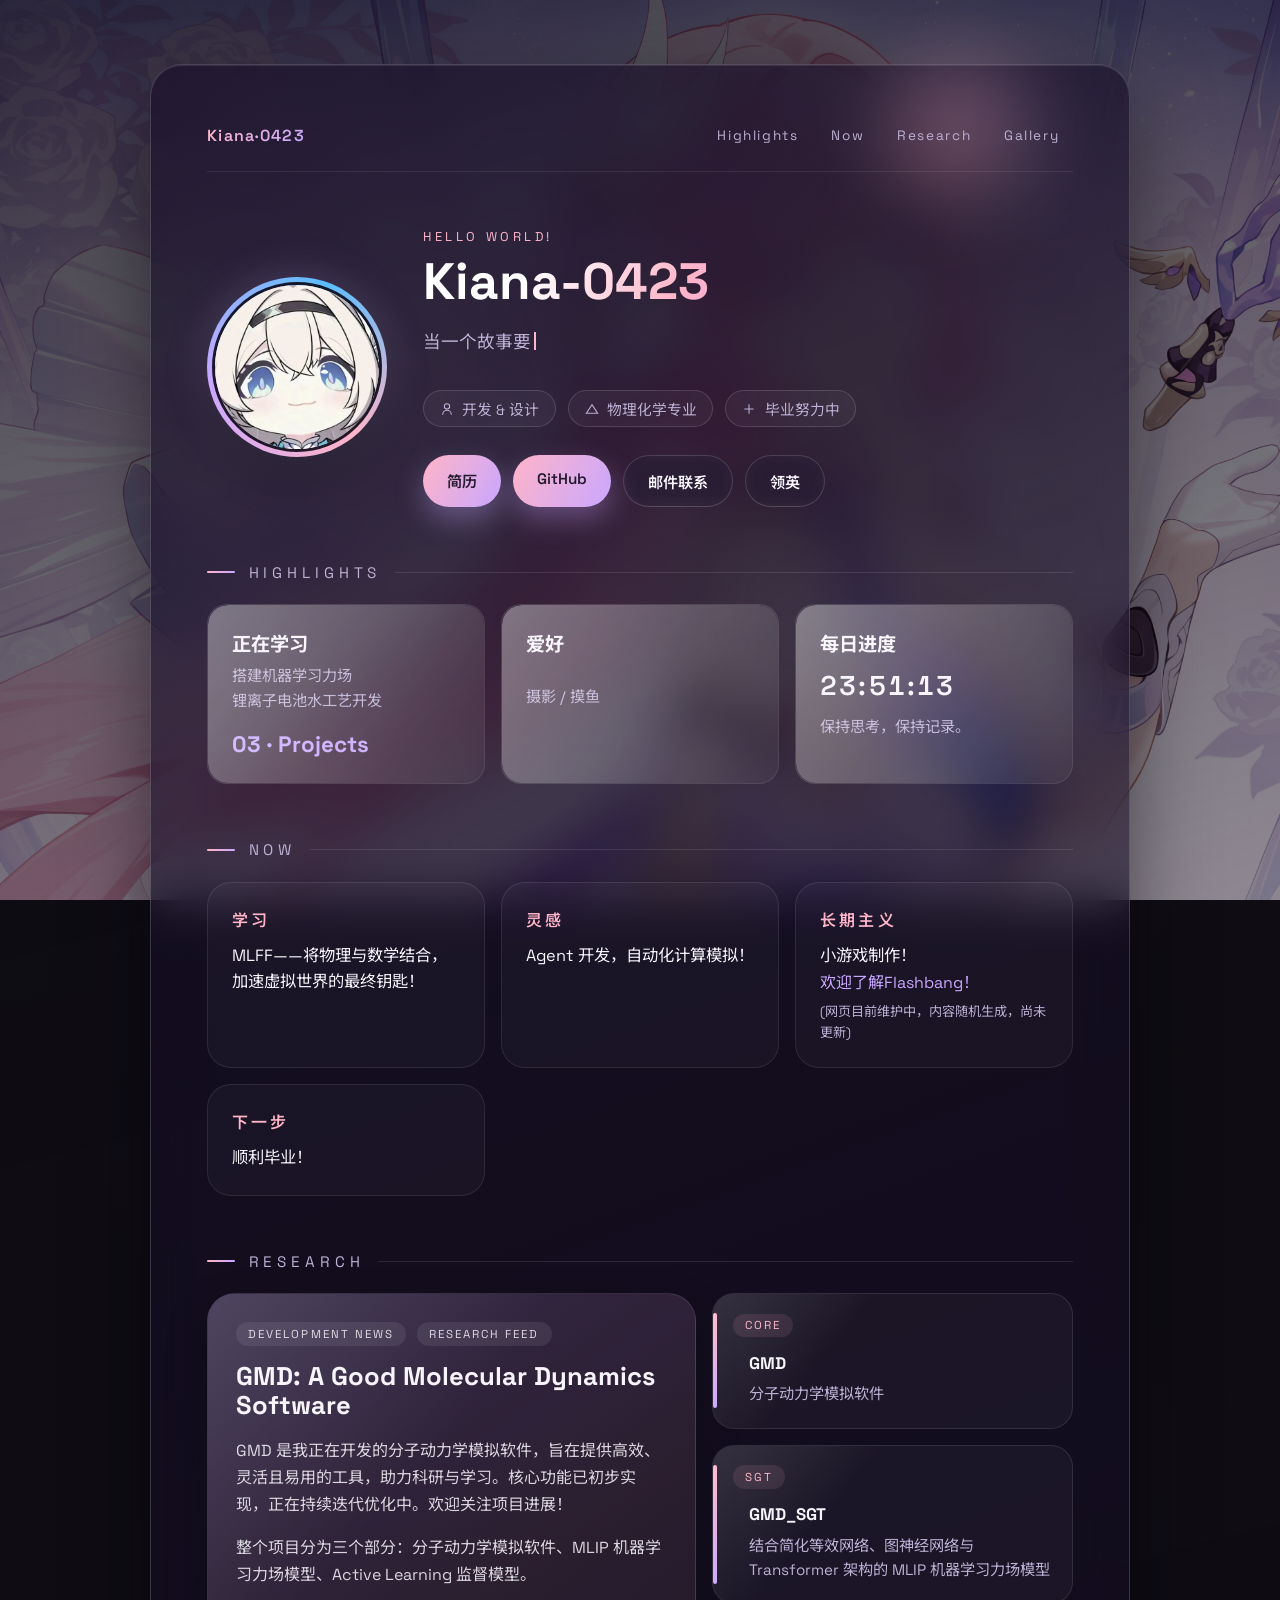
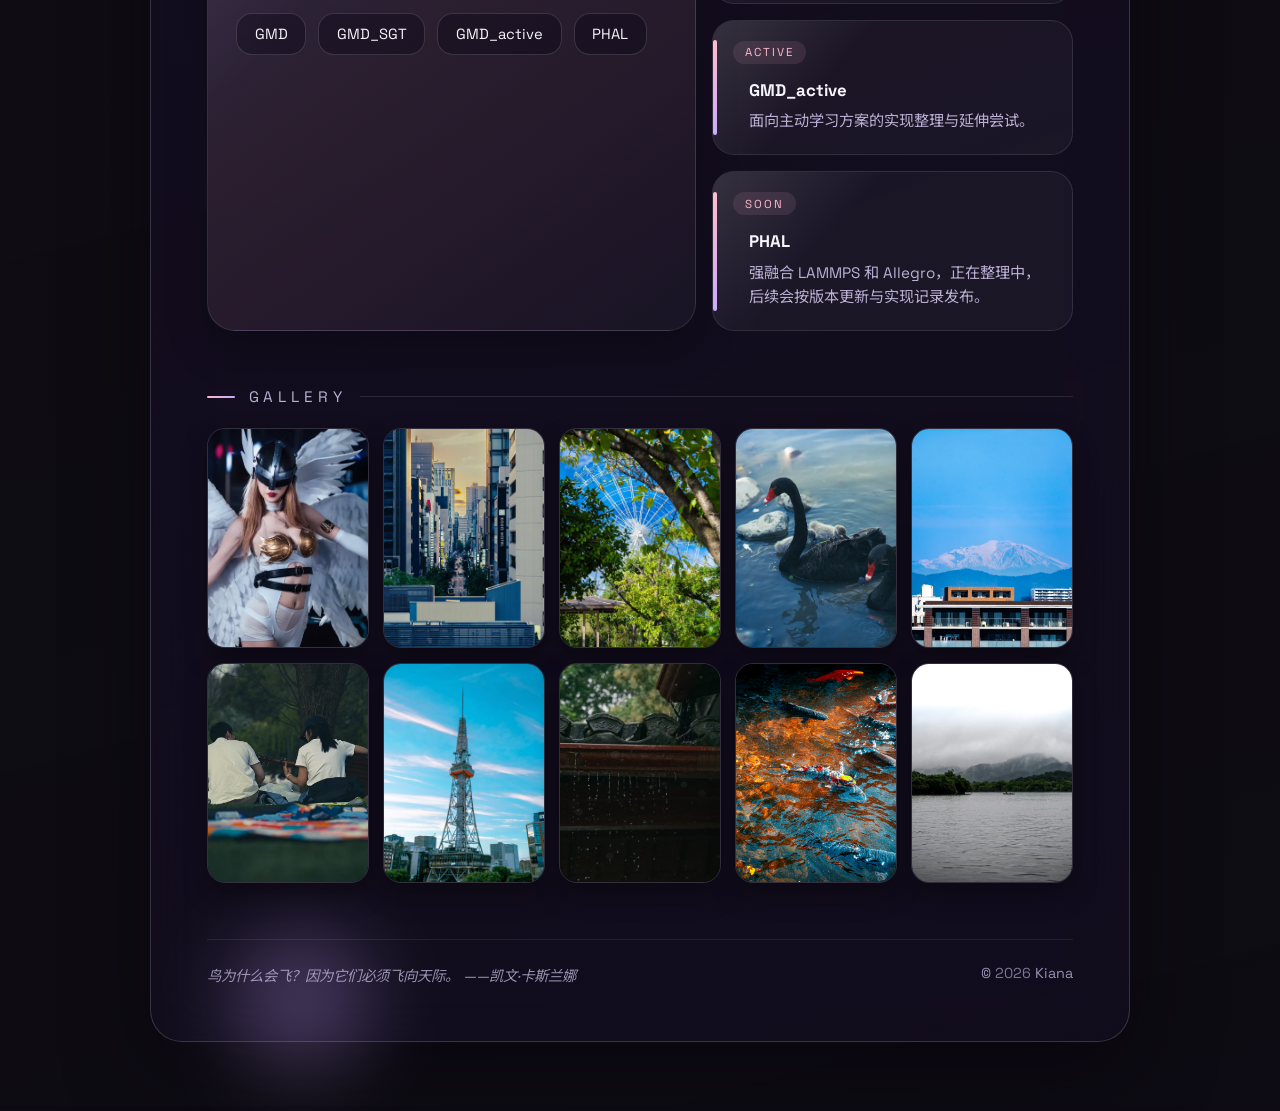
==== commit 859d0ead: "beau" ====
--- a/index.html
+++ b/index.html
@@ -8,6 +8,7 @@
       name="description"
       content="Kiana 的个人主页，记录折腾、创作与灵感。"
     />
+    <link rel="icon" type="image/png" href="data/pic/icon.png" />
     <link rel="preconnect" href="https://fonts.googleapis.com" />
     <link rel="preconnect" href="https://fonts.gstatic.com" crossorigin />
     <link
@@ -21,12 +22,23 @@
     <main>
       <span class="orb orb-one"></span>
       <span class="orb orb-two"></span>
-      <section class="hero">
+
+      <nav class="top-nav">
+        <a class="brand" href="#top">Kiana·0423</a>
+        <div class="nav-links">
+          <a href="#highlights">Highlights</a>
+          <a href="#now">Now</a>
+          <a href="#research">Research</a>
+          <a href="#gallery">Gallery</a>
+        </div>
+      </nav>
+
+      <section class="hero" id="top">
         <div class="avatar">
           <img src="data/pic/icon.png" alt="Kiana" />
         </div>
         <div>
-          <p class="hello">Helllo World!</p>
+          <p class="hello">Hello World!</p>
           <h1>Kiana-0423</h1>
           <p class="tagline" id="typewriter" data-text="当一个故事要结束的时候，我们总是会想起它的开始，就像是一切回到了从前。">
             当一个故事要结束的时候，我们总是会想起它的开始，就像是一切回到了从前。
@@ -69,7 +81,7 @@
         </div>
       </section>
 
-      <section>
+      <section id="highlights">
         <p class="section-title">Highlights</p>
         <div class="cards">
           <article class="card">
@@ -96,7 +108,7 @@
         </div>
       </section>
 
-      <section>
+      <section id="now">
         <p class="section-title">Now</p>
         <div class="ticker">
           <article class="ticker-card">
@@ -113,11 +125,9 @@
           </article>
           <article class="ticker-card">
             <h4>长期主义</h4>
-            <p>
-              <p>小游戏制作！</p>
-              <a href="flashbang.html" >欢迎了解Flashbang！</a>
-              <p>(网页目前维护中，内容随机生成，尚未更新)</p>
-            </p>
+            <p>小游戏制作！</p>
+            <a href="flashbang.html">欢迎了解Flashbang！</a>
+            <p class="ticker-note">(网页目前维护中，内容随机生成，尚未更新)</p>
           </article>
           <article class="ticker-card">
             <h4>下一步</h4>
@@ -129,7 +139,7 @@
       </section>
 
 
-      <section class="research-news">
+      <section class="research-news" id="research">
         <p class="section-title">Research</p>
         <div class="dev-news">
           <article class="dev-news-feature">
@@ -137,11 +147,11 @@
               <span>Development News</span>
               <span>Research Feed</span>
             </div>
-            <h3>GMD:A Good Molecular Dynamics Software</h3>
+            <h3>GMD: A Good Molecular Dynamics Software</h3>
             <p>
               GMD 是我正在开发的分子动力学模拟软件，旨在提供高效、灵活且易用的工具，助力科研与学习。核心功能已初步实现，正在持续迭代优化中。欢迎关注项目进展！
             </p>
-            <p>整个项目分为三个部分：分子动力学模拟软件,MLIP机器学习力场模型,Active Learning监督模型</p>
+            <p>整个项目分为三个部分：分子动力学模拟软件、MLIP 机器学习力场模型、Active Learning 监督模型。</p>
             <div class="dev-news-links">
               <a href="https://github.com/kiana-0423/GMD.git" target="_blank">GMD</a>
               <a href="https://github.com/kiana-0423/GMD_SGT.git" target="_blank">GMD_SGT</a>
@@ -158,7 +168,7 @@
             <article class="dev-news-item">
               <span class="dev-news-tag">SGT</span>
               <h4>GMD_SGT</h4>
-              <p>结合简化等效网络,图神经网络与Transformer架构的MLIP机器学习力场模型</p>
+              <p>结合简化等效网络、图神经网络与 Transformer 架构的 MLIP 机器学习力场模型</p>
             </article>
             <article class="dev-news-item">
               <span class="dev-news-tag">Active</span>
@@ -168,12 +178,12 @@
             <article class="dev-news-item">
               <span class="dev-news-tag">Soon</span>
               <h4>PHAL</h4>
-              <p>强融合LAMMPS和Allegro正在整理中，后续会按版本更新与实现记录发布。</p>
+              <p>强融合 LAMMPS 和 Allegro，正在整理中，后续会按版本更新与实现记录发布。</p>
             </article>
           </div>
         </div>
       </section>
-      <section>
+      <section id="gallery">
         <p class="section-title">Gallery</p>
         <div class="gallery-grid">
           <img src="data/pic/photo/p3.JPG" alt="Gallery photo 3" loading="lazy" />
--- a/styles/home.css
+++ b/styles/home.css
@@ -1,19 +1,32 @@
 :root {
-  color-scheme: light dark;
-  --bg: #05060f;
-  --bg-soft: rgba(12, 15, 32, 0.85);
-  --card: rgba(20, 25, 55, 0.15);
-  --text: #f4f6fb;
-  --muted: #a6b2d8;
-  --accent: #7a8ef8;
-  --accent-strong: #ffb4bc;
+  color-scheme: dark;
+  --bg: #0b0714;
+  --card: rgba(255, 255, 255, 0.05);
+  --text: #f7f4fc;
+  --muted: #bcb0d4;
+  --accent: #c9a7ff;
+  --accent-strong: #ffb4c8;
+  --line: rgba(255, 255, 255, 0.14);
+  --radius-lg: 28px;
+  --radius-md: 20px;
+  --ease-out: cubic-bezier(0.22, 0.61, 0.36, 1);
   font-family: "Space Grotesk", "Noto Sans SC", system-ui, -apple-system,
     BlinkMacSystemFont, "Segoe UI", sans-serif;
 }
 
+html {
+  scroll-behavior: smooth;
+}
+
 body {
   min-height: 100vh;
-  background: linear-gradient(rgba(5, 6, 15, 0.85), rgba(5, 6, 15, 0.25)),
+  background:
+    linear-gradient(
+      165deg,
+      rgba(11, 7, 20, 0.78) 0%,
+      rgba(11, 7, 20, 0.42) 45%,
+      rgba(11, 7, 20, 0.6) 100%
+    ),
     url("../data/pic/IMG_1263.PNG") center / cover fixed no-repeat;
   color: var(--text);
   display: flex;
@@ -23,37 +36,60 @@
   overflow-x: hidden;
 }
 
+::selection {
+  background: rgba(201, 167, 255, 0.4);
+  color: #fff;
+}
+
+a:focus-visible,
+button:focus-visible {
+  outline: 2px solid var(--accent-strong);
+  outline-offset: 3px;
+  border-radius: 6px;
+}
+
 main {
-  width: min(960px, 100%);
-  background: rgba(4, 6, 15, 0.15);
-  border: 1px solid rgba(255, 255, 255, 0.15);
-  border-radius: 28px;
-  padding: 3rem;
+  width: min(980px, 100%);
+  background: linear-gradient(
+    160deg,
+    rgba(22, 14, 38, 0.68),
+    rgba(22, 14, 38, 0.45)
+  );
+  border: 1px solid rgba(255, 255, 255, 0.16);
+  border-radius: 32px;
+  padding: clamp(2rem, 5vw, 3.5rem);
   position: relative;
-  backdrop-filter: blur(20px);
-  box-shadow: 0 25px 60px rgba(2, 5, 12, 0.15);
-}
+  backdrop-filter: blur(24px) saturate(140%);
+  -webkit-backdrop-filter: blur(24px) saturate(140%);
+  box-shadow:
+    0 30px 80px rgba(5, 2, 12, 0.5),
+    inset 0 1px 0 rgba(255, 255, 255, 0.1);
+}
+
+/* ---------- 装饰光球 ---------- */
 
 .orb {
   position: absolute;
-  width: 200px;
-  height: 200px;
+  width: 220px;
+  height: 220px;
   border-radius: 50%;
-  background: radial-gradient(circle, var(--accent-strong), transparent);
-  filter: blur(6px);
-  opacity: 0.7;
+  background: radial-gradient(circle, var(--accent-strong), transparent 70%);
+  filter: blur(30px);
+  opacity: 0.35;
   animation: float 12s ease-in-out infinite;
   z-index: -1;
+  pointer-events: none;
 }
 
 .orb-one {
-  top: -40px;
-  right: 80px;
+  top: -50px;
+  right: 60px;
 }
 
 .orb-two {
-  bottom: -60px;
-  left: 50px;
+  bottom: -70px;
+  left: 40px;
+  background: radial-gradient(circle, var(--accent), transparent 70%);
   animation-delay: -4s;
 }
 
@@ -68,40 +104,106 @@
   }
 }
 
+/* ---------- 顶部导航 ---------- */
+
+.top-nav {
+  display: flex;
+  align-items: center;
+  justify-content: space-between;
+  flex-wrap: wrap;
+  gap: 0.75rem;
+  margin-bottom: 2.5rem;
+  padding-bottom: 1.25rem;
+  border-bottom: 1px solid rgba(255, 255, 255, 0.08);
+}
+
+.brand {
+  font-weight: 600;
+  letter-spacing: 0.08em;
+  color: var(--text);
+  text-decoration: none;
+  background: linear-gradient(120deg, var(--accent-strong), var(--accent));
+  -webkit-background-clip: text;
+  background-clip: text;
+  -webkit-text-fill-color: transparent;
+}
+
+.nav-links {
+  display: flex;
+  flex-wrap: wrap;
+  gap: 0.35rem;
+}
+
+.nav-links a {
+  color: var(--muted);
+  text-decoration: none;
+  font-size: 0.85rem;
+  letter-spacing: 0.12em;
+  padding: 0.4rem 0.85rem;
+  border-radius: 999px;
+  transition: color 0.2s ease, background 0.2s ease;
+}
+
+.nav-links a:hover {
+  color: var(--text);
+  background: rgba(255, 255, 255, 0.08);
+}
+
+/* ---------- Hero ---------- */
+
 .hero {
   display: flex;
-  gap: 2rem;
+  gap: 2.25rem;
   align-items: center;
 }
 
 .avatar {
   width: 180px;
   height: 180px;
-  border-radius: 24px;
-  overflow: hidden;
-  border: 2px solid rgba(255, 255, 255, 0.4);
-  box-shadow: 0 15px 35px rgba(0, 0, 0, 0.35);
+  border-radius: 50%;
+  padding: 5px;
+  background: conic-gradient(
+    from 140deg,
+    var(--accent-strong),
+    var(--accent),
+    #5abdfd,
+    var(--accent-strong)
+  );
+  box-shadow:
+    0 18px 40px rgba(0, 0, 0, 0.4),
+    0 0 40px rgba(201, 167, 255, 0.25);
   flex-shrink: 0;
+  transition: transform 0.4s var(--ease-out);
+}
+
+.avatar:hover {
+  transform: scale(1.04) rotate(2deg);
 }
 
 .avatar img {
   width: 100%;
   height: 100%;
   object-fit: cover;
+  border-radius: 50%;
+  border: 3px solid rgba(11, 7, 20, 0.9);
 }
 
 .hello {
-  letter-spacing: 0.2em;
+  letter-spacing: 0.28em;
   text-transform: uppercase;
-  color: var(--muted);
-  font-size: 0.85rem;
+  color: var(--accent-strong);
+  font-size: 0.8rem;
   margin: 0 0 0.5rem;
 }
 
 h1 {
   margin: 0;
-  font-size: clamp(2.5rem, 5vw, 3rem);
+  font-size: clamp(2.5rem, 5vw, 3.2rem);
   line-height: 1.15;
+  background: linear-gradient(120deg, #fff 25%, var(--accent-strong) 60%, var(--accent));
+  -webkit-background-clip: text;
+  background-clip: text;
+  -webkit-text-fill-color: transparent;
 }
 
 .tagline {
@@ -109,6 +211,24 @@
   color: var(--muted);
   margin: 1rem 0 1.5rem;
   min-height: 2.4rem;
+  line-height: 1.6;
+}
+
+#typewriter::after {
+  content: "";
+  display: inline-block;
+  width: 2px;
+  height: 1em;
+  margin-left: 3px;
+  vertical-align: -0.12em;
+  background: var(--accent-strong);
+  animation: caret 1.05s steps(1) infinite;
+}
+
+@keyframes caret {
+  50% {
+    opacity: 0;
+  }
 }
 
 .meta-list {
@@ -117,18 +237,27 @@
   list-style: none;
   display: flex;
   flex-wrap: wrap;
-  gap: 1rem;
-  font-size: 0.95rem;
+  gap: 0.75rem;
+  font-size: 0.92rem;
   color: var(--muted);
 }
 
 .meta-list li {
-  padding: 0.4rem 0.85rem;
+  padding: 0.45rem 0.95rem;
   border-radius: 999px;
-  border: 1px solid rgba(255, 255, 255, 0.12);
-  display: flex;
-  gap: 0.4rem;
+  border: 1px solid var(--line);
+  background: rgba(255, 255, 255, 0.04);
+  display: flex;
+  gap: 0.45rem;
   align-items: center;
+  transition: border-color 0.25s ease, background 0.25s ease,
+    transform 0.25s ease;
+}
+
+.meta-list li:hover {
+  border-color: rgba(201, 167, 255, 0.5);
+  background: rgba(201, 167, 255, 0.08);
+  transform: translateY(-2px);
 }
 
 .meta-list svg {
@@ -138,43 +267,78 @@
 }
 
 .actions {
-  margin-top: 1.5rem;
+  margin-top: 1.75rem;
   display: flex;
   flex-wrap: wrap;
   gap: 0.75rem;
 }
 
 .actions a {
-  padding: 0.85rem 1.4rem;
+  padding: 0.85rem 1.5rem;
   border-radius: 999px;
   text-decoration: none;
   font-weight: 600;
-  transition: transform 0.2s ease, background 0.2s ease;
-  border: 1px solid rgba(255, 255, 255, 0.2);
+  font-size: 0.95rem;
+  transition: transform 0.25s var(--ease-out), box-shadow 0.25s ease,
+    border-color 0.25s ease, background 0.25s ease;
+  border: 1px solid var(--line);
   color: var(--text);
+  background: rgba(255, 255, 255, 0.04);
+  backdrop-filter: blur(8px);
+  -webkit-backdrop-filter: blur(8px);
 }
 
 .actions a.primary {
-  background: linear-gradient(120deg, var(--accent), #5abdfd);
+  background: linear-gradient(120deg, var(--accent-strong), var(--accent));
   border: none;
-  box-shadow: 0 12px 25px rgba(92, 148, 255, 0.4);
+  color: #241a30;
+  box-shadow: 0 12px 28px rgba(201, 167, 255, 0.35);
 }
 
 .actions a:hover {
-  transform: translateY(-2px);
-}
+  transform: translateY(-3px);
+  border-color: rgba(255, 255, 255, 0.35);
+}
+
+.actions a.primary:hover {
+  box-shadow: 0 16px 34px rgba(255, 180, 200, 0.45);
+}
+
+/* ---------- 区块标题 ---------- */
 
 section {
-  margin-top: 3rem;
+  margin-top: 3.5rem;
+  scroll-margin-top: 2rem;
 }
 
 .section-title {
-  font-size: 1rem;
-  letter-spacing: 0.3em;
+  display: flex;
+  align-items: center;
+  gap: 0.85rem;
+  font-size: 0.95rem;
+  letter-spacing: 0.32em;
   text-transform: uppercase;
   color: var(--muted);
-  margin-bottom: 1rem;
-}
+  margin: 0 0 1.4rem;
+}
+
+.section-title::before {
+  content: "";
+  width: 28px;
+  height: 2px;
+  border-radius: 2px;
+  background: linear-gradient(90deg, var(--accent-strong), var(--accent));
+  flex-shrink: 0;
+}
+
+.section-title::after {
+  content: "";
+  flex: 1;
+  height: 1px;
+  background: rgba(255, 255, 255, 0.1);
+}
+
+/* ---------- 卡片 ---------- */
 
 .cards {
   display: grid;
@@ -182,78 +346,22 @@
   gap: 1rem;
 }
 
-.gallery-grid {
-  display: grid;
-  grid-template-columns: repeat(auto-fit, minmax(160px, 1fr));
-  gap: 0.9rem;
-  margin-top: 1.25rem;
-}
-
-.gallery-grid img {
-  width: 100%;
-  height: 220px;
-  object-fit: cover;
-  border-radius: 18px;
-  border: 1px solid rgba(255, 255, 255, 0.15);
-  box-shadow: 0 12px 25px rgba(0, 0, 0, 0.35);
-  transition: transform 0.3s ease, box-shadow 0.3s ease;
-}
-
-.gallery-grid img:hover {
-  transform: translateY(-4px);
-  box-shadow: 0 18px 30px rgba(0, 0, 0, 0.45);
-}
-
-.gallery-modal {
-  position: fixed;
-  inset: 0;
-  background: rgba(5, 6, 15, 0.9);
-  display: flex;
-  align-items: center;
-  justify-content: center;
-  padding: 2rem;
-  opacity: 0;
-  pointer-events: none;
-  transition: opacity 0.25s ease;
-  z-index: 1000;
-}
-
-.gallery-modal.open {
-  opacity: 1;
-  pointer-events: auto;
-}
-
-.gallery-modal img {
-  max-width: min(90vw, 1080px);
-  max-height: 90vh;
-  width: auto;
-  height: auto;
-  border-radius: 20px;
-  border: 1px solid rgba(255, 255, 255, 0.2);
-  box-shadow: 0 25px 60px rgba(0, 0, 0, 0.65);
-}
-
-.gallery-modal button {
-  position: absolute;
-  top: 1.5rem;
-  right: 1.5rem;
-  background: rgba(0, 0, 0, 0.45);
-  color: #fff;
-  border: 1px solid rgba(255, 255, 255, 0.15);
-  border-radius: 999px;
-  padding: 0.35rem 0.95rem;
-  font-size: 0.9rem;
-  cursor: pointer;
-}
-
 .card {
   background: var(--card);
-  border-radius: 20px;
+  border-radius: var(--radius-md);
   padding: 1.5rem;
-  border: 1px solid rgba(255, 255, 255, 0.08);
+  border: 1px solid rgba(255, 255, 255, 0.09);
   min-height: 160px;
   position: relative;
   overflow: hidden;
+  transition: transform 0.3s var(--ease-out), border-color 0.3s ease,
+    box-shadow 0.3s ease;
+}
+
+.card:hover {
+  transform: translateY(-5px);
+  border-color: rgba(201, 167, 255, 0.4);
+  box-shadow: 0 18px 36px rgba(5, 2, 12, 0.45);
 }
 
 .card::after {
@@ -276,13 +384,13 @@
 .card h3 {
   margin-top: 0;
   margin-bottom: 0.35rem;
-  font-size: 1.25rem;
+  font-size: 1.2rem;
 }
 
 .card p {
   margin: 0;
   color: var(--muted);
-  line-height: 1.6;
+  line-height: 1.7;
   font-size: 0.95rem;
 }
 
@@ -290,12 +398,24 @@
   display: inline-block;
   margin-top: 1rem;
   color: var(--accent);
-  font-size: 1.5rem;
-}
+  font-size: 1.4rem;
+}
+
+#clock {
+  display: inline-block;
+  font-size: 1.7rem;
+  font-weight: 600;
+  letter-spacing: 0.08em;
+  font-variant-numeric: tabular-nums;
+  color: var(--text);
+  margin-bottom: 0.35rem;
+}
+
+/* ---------- Now / Ticker ---------- */
 
 .ticker {
   display: grid;
-  grid-template-columns: repeat(auto-fit, minmax(280px, 1fr));
+  grid-template-columns: repeat(auto-fit, minmax(260px, 1fr));
   gap: 1rem;
 }
 
@@ -304,6 +424,14 @@
   padding: 1.5rem;
   border: 1px solid rgba(255, 255, 255, 0.09);
   background: rgba(255, 255, 255, 0.03);
+  transition: transform 0.3s var(--ease-out), border-color 0.3s ease,
+    background 0.3s ease;
+}
+
+.ticker-card:hover {
+  transform: translateY(-4px);
+  border-color: rgba(255, 180, 200, 0.35);
+  background: rgba(255, 255, 255, 0.05);
 }
 
 .ticker-card h4 {
@@ -316,9 +444,29 @@
 .ticker-card p {
   margin: 0;
   color: var(--text);
-  font-size: 1.05rem;
-  line-height: 1.5;
-}
+  font-size: 1.02rem;
+  line-height: 1.6;
+}
+
+.ticker-card a {
+  color: var(--accent);
+  text-decoration: none;
+  border-bottom: 1px solid transparent;
+  transition: border-color 0.2s ease, color 0.2s ease;
+}
+
+.ticker-card a:hover {
+  color: var(--accent-strong);
+  border-bottom-color: var(--accent-strong);
+}
+
+.ticker-card .ticker-note {
+  margin-top: 0.5rem;
+  font-size: 0.82rem;
+  color: var(--muted);
+}
+
+/* ---------- Research ---------- */
 
 .dev-news {
   display: grid;
@@ -335,14 +483,14 @@
 
 .dev-news-feature {
   padding: 1.75rem;
-  border-radius: 28px;
+  border-radius: var(--radius-lg);
   background: linear-gradient(
     145deg,
-    rgba(122, 142, 248, 0.18),
-    rgba(255, 180, 188, 0.08) 52%,
+    rgba(201, 167, 255, 0.2),
+    rgba(255, 180, 200, 0.1) 52%,
     rgba(255, 255, 255, 0.03)
   );
-  box-shadow: 0 18px 40px rgba(0, 0, 0, 0.22);
+  box-shadow: 0 18px 40px rgba(0, 0, 0, 0.25);
 }
 
 .dev-news-feature::after,
@@ -377,19 +525,19 @@
 }
 
 .dev-news-meta span {
-  color: rgba(244, 246, 251, 0.85);
+  color: rgba(247, 244, 252, 0.85);
   background: rgba(255, 255, 255, 0.08);
 }
 
 .dev-news-feature h3 {
   margin: 0;
   font-size: clamp(1.6rem, 2vw, 2.2rem);
-  line-height: 1.1;
+  line-height: 1.15;
 }
 
 .dev-news-feature p {
   margin: 1rem 0 0;
-  color: rgba(244, 246, 251, 0.86);
+  color: rgba(247, 244, 252, 0.86);
   line-height: 1.7;
 }
 
@@ -403,20 +551,21 @@
 .dev-news-links a {
   display: inline-flex;
   align-items: center;
-  padding: 0.7rem 1rem;
+  padding: 0.7rem 1.1rem;
   border-radius: 16px;
-  background: rgba(4, 6, 15, 0.35);
-  border: 1px solid rgba(255, 255, 255, 0.12);
+  background: rgba(11, 7, 20, 0.4);
+  border: 1px solid var(--line);
   color: var(--text);
   text-decoration: none;
-  transition: transform 0.2s ease, border-color 0.2s ease,
-    background 0.2s ease;
+  font-size: 0.92rem;
+  transition: transform 0.25s var(--ease-out), border-color 0.25s ease,
+    background 0.25s ease;
 }
 
 .dev-news-links a:hover {
   transform: translateY(-2px);
-  border-color: rgba(255, 255, 255, 0.25);
-  background: rgba(4, 6, 15, 0.5);
+  border-color: rgba(201, 167, 255, 0.55);
+  background: rgba(11, 7, 20, 0.55);
 }
 
 .dev-news-list {
@@ -428,6 +577,12 @@
   padding: 1.2rem 1.25rem 1.3rem;
   border-radius: 22px;
   background: rgba(255, 255, 255, 0.04);
+  transition: transform 0.3s var(--ease-out), border-color 0.3s ease;
+}
+
+.dev-news-item:hover {
+  transform: translateX(4px);
+  border-color: rgba(255, 180, 200, 0.35);
 }
 
 .dev-news-item::before {
@@ -443,7 +598,7 @@
 
 .dev-news-tag {
   color: var(--accent-strong);
-  background: rgba(255, 180, 188, 0.08);
+  background: rgba(255, 180, 200, 0.1);
 }
 
 .dev-news-item h4 {
@@ -461,11 +616,92 @@
   font-size: 0.95rem;
 }
 
+/* ---------- Gallery ---------- */
+
+.gallery-grid {
+  display: grid;
+  grid-template-columns: repeat(auto-fit, minmax(160px, 1fr));
+  gap: 0.9rem;
+  margin-top: 0.25rem;
+}
+
+.gallery-grid img {
+  width: 100%;
+  height: 220px;
+  object-fit: cover;
+  border-radius: 18px;
+  border: 1px solid rgba(255, 255, 255, 0.14);
+  box-shadow: 0 12px 25px rgba(0, 0, 0, 0.35);
+  cursor: zoom-in;
+  transition: transform 0.35s var(--ease-out), box-shadow 0.35s ease,
+    filter 0.35s ease;
+}
+
+.gallery-grid img:hover {
+  transform: translateY(-5px) scale(1.02);
+  box-shadow: 0 20px 36px rgba(0, 0, 0, 0.5);
+  filter: brightness(1.08);
+}
+
+.gallery-modal {
+  position: fixed;
+  inset: 0;
+  background: rgba(8, 5, 16, 0.88);
+  backdrop-filter: blur(10px);
+  -webkit-backdrop-filter: blur(10px);
+  display: flex;
+  align-items: center;
+  justify-content: center;
+  padding: 2rem;
+  opacity: 0;
+  pointer-events: none;
+  transition: opacity 0.25s ease;
+  z-index: 1000;
+}
+
+.gallery-modal.open {
+  opacity: 1;
+  pointer-events: auto;
+}
+
+.gallery-modal img {
+  max-width: min(90vw, 1080px);
+  max-height: 90vh;
+  width: auto;
+  height: auto;
+  border-radius: 20px;
+  border: 1px solid rgba(255, 255, 255, 0.2);
+  box-shadow: 0 25px 60px rgba(0, 0, 0, 0.65);
+}
+
+.gallery-modal button {
+  position: absolute;
+  top: 1.5rem;
+  right: 1.5rem;
+  background: rgba(255, 255, 255, 0.08);
+  color: #fff;
+  border: 1px solid rgba(255, 255, 255, 0.18);
+  border-radius: 999px;
+  padding: 0.45rem 1.1rem;
+  font-size: 0.9rem;
+  cursor: pointer;
+  backdrop-filter: blur(8px);
+  -webkit-backdrop-filter: blur(8px);
+  transition: background 0.2s ease, transform 0.2s ease;
+}
+
+.gallery-modal button:hover {
+  background: rgba(255, 255, 255, 0.16);
+  transform: translateY(-1px);
+}
+
+/* ---------- 访客计数（预留样式） ---------- */
+
 .visitor-counter {
   margin-top: 2.5rem;
   padding: 1.25rem 1.5rem;
-  border-radius: 20px;
-  border: 1px solid rgba(255, 255, 255, 0.12);
+  border-radius: var(--radius-md);
+  border: 1px solid var(--line);
   background: rgba(255, 255, 255, 0.04);
   display: inline-flex;
   align-items: baseline;
@@ -481,8 +717,12 @@
   color: var(--text);
 }
 
+/* ---------- 页脚 ---------- */
+
 footer {
-  margin-top: 3rem;
+  margin-top: 3.5rem;
+  padding-top: 1.5rem;
+  border-top: 1px solid rgba(255, 255, 255, 0.08);
   display: flex;
   flex-wrap: wrap;
   gap: 1rem;
@@ -492,17 +732,51 @@
 }
 
 footer span {
-  opacity: 0.75;
-}
+  opacity: 0.8;
+}
+
+#quote {
+  font-style: italic;
+}
+
+/* ---------- 滚动入场动画 ---------- */
+
+.reveal {
+  opacity: 0;
+  transform: translateY(26px);
+  transition: opacity 0.7s ease, transform 0.7s var(--ease-out);
+}
+
+.reveal.is-visible {
+  opacity: 1;
+  transform: none;
+}
+
+/* ---------- 响应式 ---------- */
 
 @media (max-width: 768px) {
+  body {
+    padding: 1.5rem 0.9rem;
+  }
+
   main {
-    padding: 2.25rem;
+    padding: 1.75rem 1.4rem;
+    border-radius: 24px;
+  }
+
+  .top-nav {
+    justify-content: center;
+    margin-bottom: 2rem;
+  }
+
+  .nav-links {
+    justify-content: center;
   }
 
   .hero {
     flex-direction: column;
     text-align: center;
+    gap: 1.5rem;
   }
 
   .meta-list {
@@ -514,12 +788,15 @@
   }
 
   .avatar {
-    width: 160px;
-    height: 160px;
+    width: 150px;
+    height: 150px;
   }
 
   .dev-news {
     grid-template-columns: 1fr;
   }
 
-}
+  .gallery-grid img {
+    height: 180px;
+  }
+}
